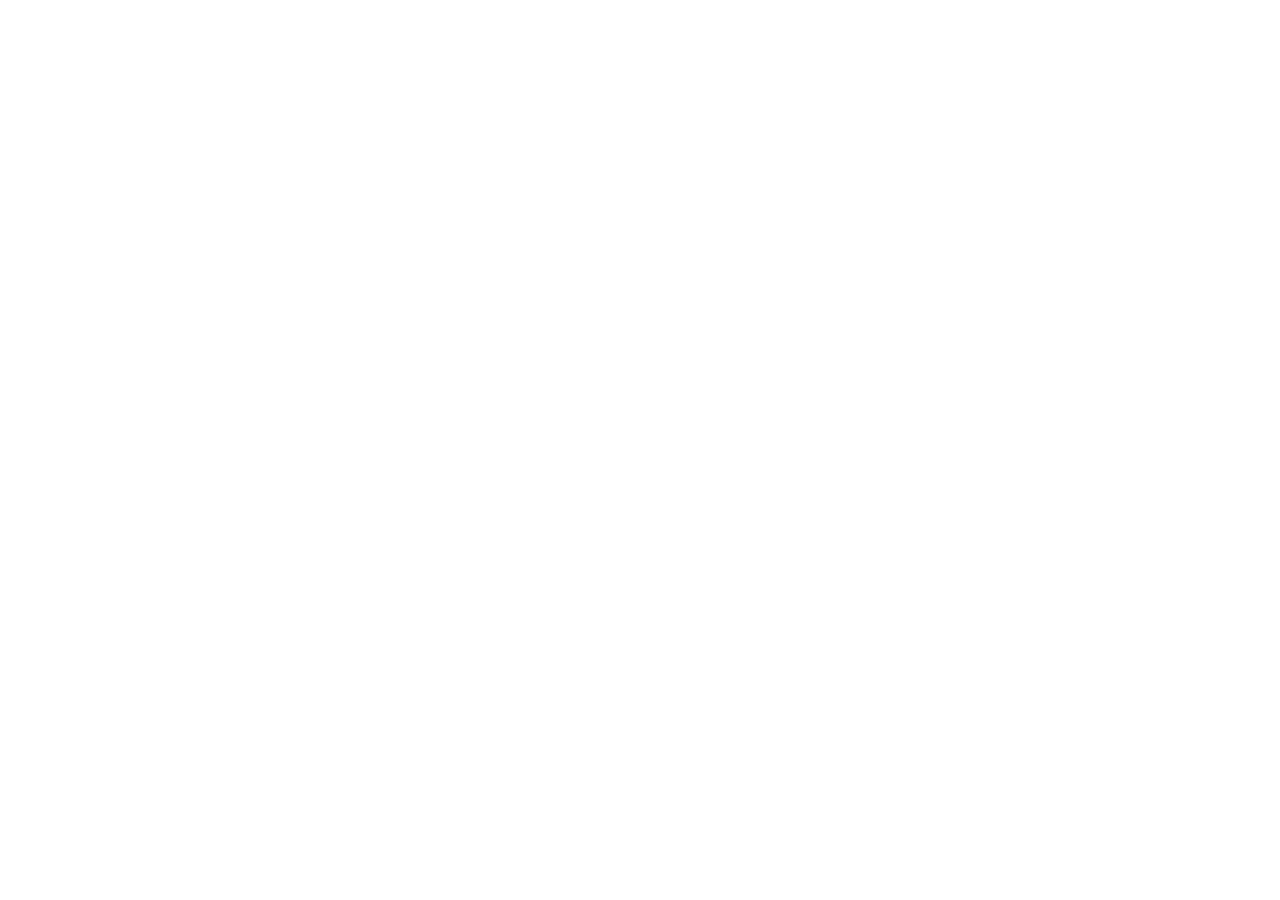
==== index.html @ 2f4dca65 "Init : création du dépôt, arborescence des fichiers et structure HTML de base" ====
<!DOCTYPE html>
<html lang="fr">
<head>
 <meta charset="UTF-8">
 <meta name="viewport" content="width=device-width, initial-scale=1.0">
 <title>AfriTalent — Accueil</title>
 <!-- Bootstrap 5 via CDN : feuille de style -->
 <link
href="https://cdn.jsdelivr.net/npm/bootstrap@5.3.0/dist/css/bootstrap.min.css"
rel="stylesheet">
 <!-- Votre feuille de style personnelle -->
 <link rel="stylesheet" href="css/style.css">
</head>
<body>
 <!-- Le contenu de la page sera ajoute ici -->
 <!-- Bootstrap 5 via CDN : script JavaScript -->
 <script
src="https://cdn.jsdelivr.net/npm/bootstrap@5.3.0/dist/js/bootstrap.bundle.min.js"
></script>
 <!-- Votre script JavaScript -->
 <script src="js/main.js"></script>
 </body>
</html>
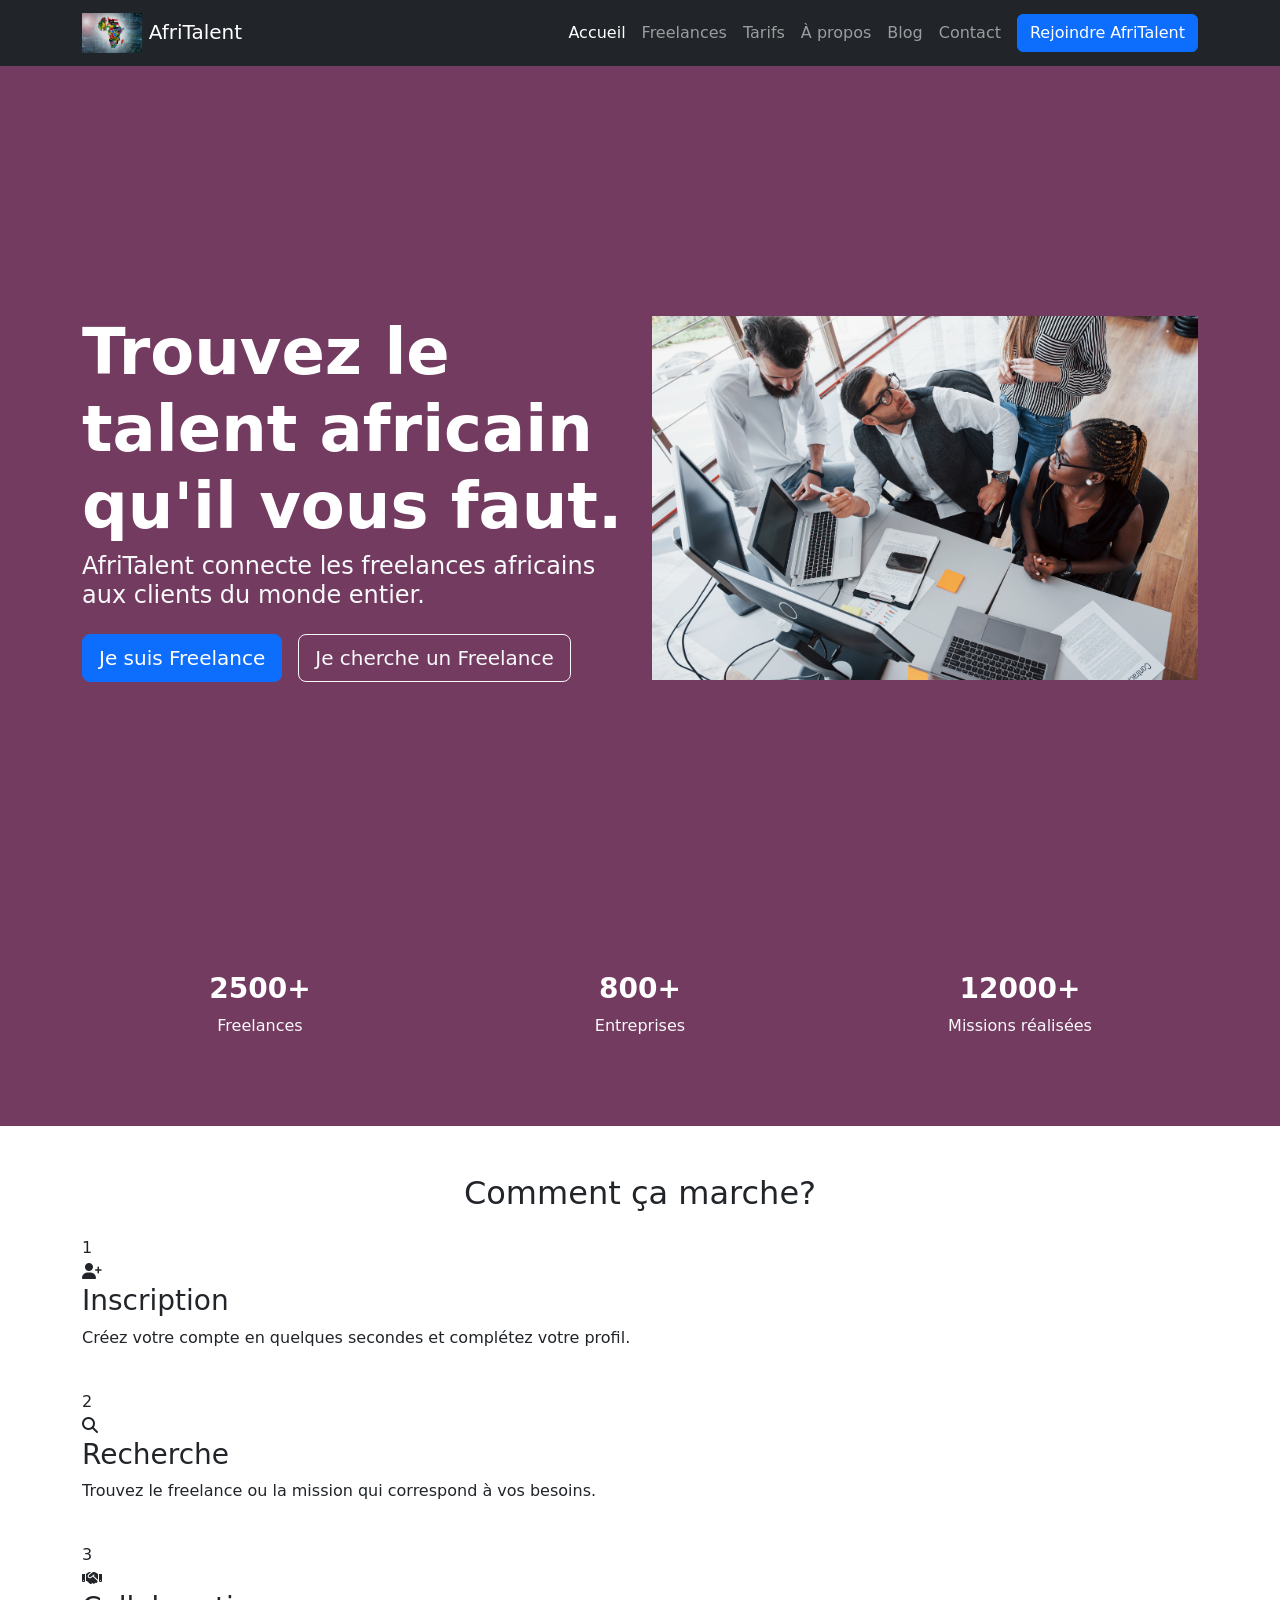
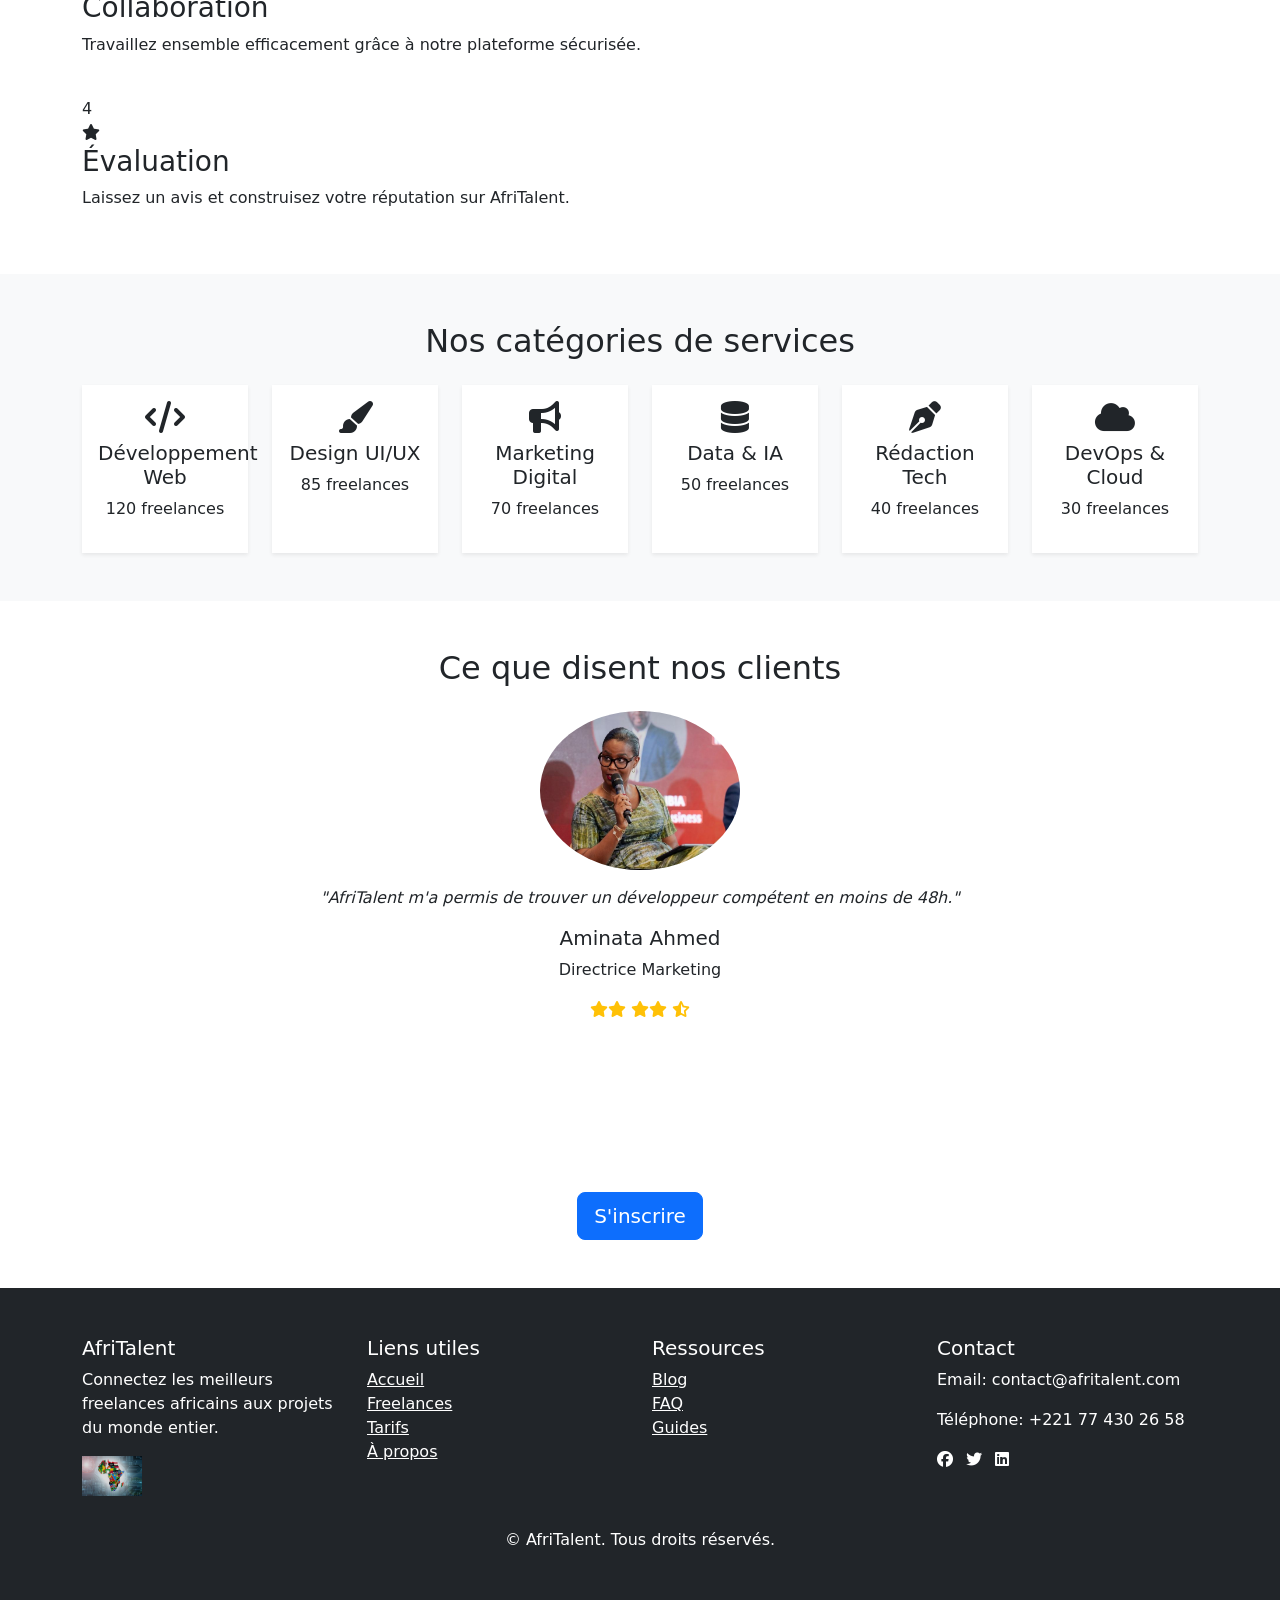
==== commit a63510e1: "HTML : structure complète des 5 pages avec sections et contenu texte" ====
--- a/index.html
+++ b/index.html
@@ -1,23 +1,367 @@
 <!DOCTYPE html>
 <html lang="fr">
 <head>
- <meta charset="UTF-8">
- <meta name="viewport" content="width=device-width, initial-scale=1.0">
- <title>AfriTalent — Accueil</title>
- <!-- Bootstrap 5 via CDN : feuille de style -->
- <link
-href="https://cdn.jsdelivr.net/npm/bootstrap@5.3.0/dist/css/bootstrap.min.css"
-rel="stylesheet">
- <!-- Votre feuille de style personnelle -->
- <link rel="stylesheet" href="css/style.css">
+    <meta charset="UTF-8">
+    <meta name="viewport" content="width=device-width, initial-scale=1.0">
+    <title>AfriTalent — Accueil</title>
+    <!-- Google Fonts -->
+    <link href="https://fonts.googleapis.com/css2?family=Roboto:wght@400;700&family=Poppins:wght@600;800&display=swap"
+        rel="stylesheet">
+    <!-- Bootstrap CSS -->
+    <link href="https://cdn.jsdelivr.net/npm/bootstrap@5.3.0/dist/css/bootstrap.min.css" rel="stylesheet">
+    <!-- Font Awesome -->
+    <link rel="stylesheet" href="https://cdnjs.cloudflare.com/ajax/libs/font-awesome/6.4.0/css/all.min.css">
+    <!-- Style CSS -->
+    <link rel="stylesheet" href="css/style.css">
 </head>
 <body>
- <!-- Le contenu de la page sera ajoute ici -->
- <!-- Bootstrap 5 via CDN : script JavaScript -->
- <script
-src="https://cdn.jsdelivr.net/npm/bootstrap@5.3.0/dist/js/bootstrap.bundle.min.js"
-></script>
- <!-- Votre script JavaScript -->
- <script src="js/main.js"></script>
- </body>
+    <!-- HEADER / NAVBAR -->
+    <header>
+        <nav class="navbar navbar-expand-lg navbar-dark bg-dark fixed-top">
+            <div class="container">
+                <a class="navbar-brand" href="index.html">
+                    <img src="images/logo-afritalent.png" alt="AfriTalent Logo" height="40">
+                    AfriTalent
+                </a>
+                <button class="navbar-toggler" type="button" data-bs-toggle="collapse" data-bs-target="#navMenu"
+                    aria-controls="navMenu" aria-expanded="false" aria-label="Toggle navigation">
+                    <span class="navbar-toggler-icon"></span>
+                </button>
+                <div class="collapse navbar-collapse" id="navMenu">
+                    <ul class="navbar-nav ms-auto align-items-lg-center">
+                        <li class="nav-item"><a class="nav-link active" href="index.html">Accueil</a></li>
+                        <li class="nav-item"><a class="nav-link" href="freelances.html">Freelances</a></li>
+                        <li class="nav-item"><a class="nav-link" href="tarifs.html">Tarifs</a></li>
+                        <li class="nav-item"><a class="nav-link" href="about.html">À propos</a></li>
+                        <li class="nav-item"><a class="nav-link" href="blog.html">Blog</a></li>
+                        <li class="nav-item"><a class="nav-link" href="contact.html">Contact</a></li>
+                        <li class="nav-item ms-2">
+                            <button type="button" class="btn btn-primary" data-bs-toggle="modal"
+                                data-bs-target="#inscriptionModal">
+                                Rejoindre AfriTalent
+                            </button>
+                        </li>
+                    </ul>
+                </div>
+            </div>
+        </nav>
+    </header>
+
+    <!-- MAIN CONTENT -->
+    <main>
+       <!-- HERO SECTION -->
+<section id="hero" class="hero-section py-5" style="background-color: rgb(116, 59, 97);">
+
+    <div class="container">
+
+        <div class="row align-items-center min-vh-100">
+
+            <div class="col-lg-6 text-white">
+
+                <h1 class="display-3 fw-bold">
+                    Trouvez le talent africain qu'il vous faut.
+                </h1>
+
+                <h2 class="lead fs-4 mb-4 text-light">
+                    AfriTalent connecte les freelances africains
+                    aux clients du monde entier.
+                </h2>
+
+                <div class="d-flex flex-wrap gap-3">
+
+                    <a href="freelances.html" class="btn btn-lg btn-primary">
+                        Je suis Freelance
+                    </a>
+
+                    <a href="freelances.html" class="btn btn-lg btn-outline-light">
+                        Je cherche un Freelance
+                    </a>
+
+                </div>
+
+            </div>
+
+            <div class="col-lg-6 text-center">
+
+                <img src="images/hero-image.jpg"
+                     alt="Freelance africain"
+                     class="img-fluid">
+
+            </div>
+
+        </div>
+
+        <div class="row text-center text-white py-4" id="stats">
+
+            <div class="col-md-4">
+                <h3 class="fw-bold">
+                    <span class="counter" data-target="2500">2500</span>+
+                </h3>
+                <p class="text-light">Freelances</p>
+            </div>
+
+            <div class="col-md-4">
+                <h3 class="fw-bold">
+                    <span class="counter" data-target="800">800</span>+
+                </h3>
+                <p class="text-light">Entreprises</p>
+            </div>
+
+            <div class="col-md-4">
+                <h3 class="fw-bold">
+                    <span class="counter" data-target="12000">12000</span>+
+                </h3>
+                <p class="text-light">Missions réalisées</p>
+            </div>
+
+        </div>
+
+    </div>
+
+</section>
+
+        <!-- COMMENT ÇA MARCHE -->
+        <section id="coment-ca-marche" class="py-5">
+            <div class="container">
+                <h2 class="text-center mb-4">Comment ça marche?</h2>
+                <div class="bento-grid d-grid gap-4">
+                    <div class="bento-card item-1">
+                        <div class="step-number">1</div>
+                        <i class="fa-solid fa-user-plus "></i>
+                        <h3>Inscription</h3>
+                        <p>Créez votre compte en quelques secondes et complétez votre profil.</p>
+                    </div>
+                    <div class="bento-card item-2">
+                        <div class="step-number">2</div>
+                        <i class="fa-solid fa-magnifying-glass "></i>
+                        <h3>Recherche</h3>
+                        <p>Trouvez le freelance ou la mission qui correspond à vos besoins.</p>
+                    </div>
+                    <div class="bento-card item-3">
+                        <div class="step-number">3</div>
+                        <i class="fa-solid fa-handshake "></i>
+                        <h3>Collaboration</h3>
+                        <p>Travaillez ensemble efficacement grâce à notre plateforme sécurisée.</p>
+                    </div>
+                    <div class="bento-card item-4">
+                        <div class="step-number">4</div>
+                        <i class="fa-solid fa-star "></i>
+                        <h3>Évaluation</h3>
+                        <p>Laissez un avis et construisez votre réputation sur AfriTalent.</p>
+                    </div>
+                </div>
+            </div>
+        </section>
+
+        <!-- CATÉGORIES DE SERVICES -->
+        <section id="services-categories" class="py-5 bg-light">
+            <div class="container">
+                <h2 class="text-center mb-4">Nos catégories de services</h2>
+                <div class="row g-4 text-center">
+                    <div class="col-12 col-md-6 col-lg-2">
+                        <div class="service-card p-3 bg-white shadow-sm h-100 hover-effect">
+                            <i class="fa-solid fa-code fa-2x mb-2"></i>
+                            <h5>Développement Web</h5>
+                            <p>120 freelances</p>
+                        </div>
+                    </div>
+                    <div class="col-12 col-md-6 col-lg-2">
+                        <div class="service-card p-3 bg-white shadow-sm h-100 hover-effect">
+                            <i class="fa-solid fa-paint-brush fa-2x mb-2"></i>
+                            <h5>Design UI/UX</h5>
+                            <p>85 freelances</p>
+                        </div>
+                    </div>
+                    <div class="col-12 col-md-6 col-lg-2">
+                        <div class="service-card p-3 bg-white shadow-sm h-100 hover-effect">
+                            <i class="fa-solid fa-bullhorn fa-2x mb-2"></i>
+                            <h5>Marketing Digital</h5>
+                            <p>70 freelances</p>
+                        </div>
+                    </div>
+                    <div class="col-12 col-md-6 col-lg-2">
+                        <div class="service-card p-3 bg-white shadow-sm h-100 hover-effect">
+                            <i class="fa-solid fa-database fa-2x mb-2"></i>
+                            <h5>Data & IA</h5>
+                            <p>50 freelances</p>
+                        </div>
+                    </div>
+                    <div class="col-12 col-md-6 col-lg-2">
+                        <div class="service-card p-3 bg-white shadow-sm h-100 hover-effect">
+                            <i class="fa-solid fa-pen-nib fa-2x mb-2"></i>
+                            <h5>Rédaction Tech</h5>
+                            <p>40 freelances</p>
+                        </div>
+                    </div>
+                    <div class="col-12 col-md-6 col-lg-2">
+                        <div class="service-card p-3 bg-white shadow-sm h-100 hover-effect">
+                            <i class="fa-solid fa-cloud fa-2x mb-2"></i>
+                            <h5>DevOps & Cloud</h5>
+                            <p>30 freelances</p>
+                        </div>
+                    </div>
+                </div>
+            </div>
+        </section>
+
+        <!-- TÉMOIGNAGES -->
+        <section id="testimonials" class="py-5">
+            <div class="container">
+                <h2 class="text-center mb-4">Ce que disent nos clients</h2>
+                <div id="testimonialCarousel" class="carousel slide" data-bs-ride="carousel">
+                    <div class="carousel-inner text-center">
+                        <div class="carousel-item active">
+                            <img src="images/directrice.jpg" class="rounded-circle mb-3" width="200" alt="Client 1">
+                            <p class="fst-italic">"AfriTalent m'a permis de trouver un développeur compétent en moins de
+                                48h."</p>
+                            <h5>Aminata Ahmed</h5>
+                            <p>Directrice Marketing</p>
+                            <div class="text-warning">
+                                <i class="fa-solid fa-star"></i><i class="fa-solid fa-star"></i>
+                                <i class="fa-solid fa-star"></i><i class="fa-solid fa-star"></i>
+                                <i class="fa-solid fa-star-half-stroke"></i>
+                            </div>
+                        </div>
+                        <div class="carousel-item">
+                            <img src="images/chef_projet.jpg" class="rounded-circle mb-3" width="200" alt="Client 2">
+                            <p class="fst-italic">"Plateforme intuitive et support réactif. Très satisfait !"</p>
+                            <h5>Nassim Said</h5>
+                            <p>Chef de projet</p>
+                            <div class="text-warning">
+                                <i class="fa-solid fa-star"></i><i class="fa-solid fa-star"></i>
+                                <i class="fa-solid fa-star"></i><i class="fa-solid fa-star"></i>
+                                <i class="fa-solid fa-star"></i>
+                            </div>
+                        </div>
+                        <div class="carousel-item">
+                            <img src="images/entrepreneuse.jpg" class="rounded-circle mb-3" width="200" alt="Client 3">
+                            <p class="fst-italic">"Grande variété de talents disponibles, je recommande vivement."</p>
+                            <h5>Mariama Traoré</h5>
+                            <p>Entrepreneuse</p>
+                            <div class="text-warning">
+                                <i class="fa-solid fa-star"></i><i class="fa-solid fa-star"></i>
+                                <i class="fa-solid fa-star"></i><i class="fa-solid fa-star-half-stroke"></i>
+                                <i class="fa-regular fa-star"></i>
+                            </div>
+                        </div>
+                        <div class="carousel-item">
+                            <img src="images/rh.jpg" class="rounded-circle mb-3" width="200" alt="Client 4">
+                            <p class="fst-italic">"Plateforme très intuitive, le freelance que j’ai trouvé a surpassé
+                                toutes mes attentes !"</p>
+                            <h5>Fatou Sow</h5>
+                            <p>Responsable RH</p>
+                            <div class="text-warning">
+                                <i class="fa-solid fa-star"></i><i class="fa-solid fa-star"></i>
+                                <i class="fa-solid fa-star"></i><i class="fa-solid fa-star"></i>
+                                <i class="fa-solid fa-star-half-stroke"></i>
+                            </div>
+                        </div>
+                    </div>
+                    <button class="carousel-control-prev" type="button" data-bs-target="#testimonialCarousel"
+                        data-bs-slide="prev">
+                        <span class="carousel-control-prev-icon" aria-hidden="true"></span>
+                        <span class="visually-hidden">Précédent</span>
+                    </button>
+                    <button class="carousel-control-next" type="button" data-bs-target="#testimonialCarousel"
+                        data-bs-slide="next">
+                        <span class="carousel-control-next-icon" aria-hidden="true"></span>
+                        <span class="visually-hidden">Suivant</span>
+                    </button>
+                </div>
+            </div>
+        </section>
+
+        <!-- APPEL À L'ACTION -->
+        <section id="cta" class="py-5 text-center text-white position-relative">
+            <div class="container position-relative">
+                <h2 class="display-5 fw-bold mb-3">Rejoignez AfriTalent dès aujourd'hui !</h2>
+                <button type="button" class="btn btn-lg btn-primary" data-bs-toggle="modal"
+                    data-bs-target="#inscriptionModal">
+                    S'inscrire
+                </button>
+            </div>
+        </section>
+    </main>
+
+    <!-- FOOTER -->
+    <footer class="bg-dark text-white py-5">
+        <div class="container">
+            <div class="row">
+                <div class="col-md-3 mb-3">
+                    <h5>AfriTalent</h5>
+                    <p>Connectez les meilleurs freelances africains aux projets du monde entier.</p>
+                    <img src="images/logo-afritalent.png" alt="Logo AfriTalent" height="40">
+                </div>
+                <div class="col-md-3 mb-3">
+                    <h5>Liens utiles</h5>
+                    <ul class="list-unstyled">
+                        <li><a href="index.html" class="text-white">Accueil</a></li>
+                        <li><a href="freelances.html" class="text-white">Freelances</a></li>
+                        <li><a href="tarifs.html" class="text-white">Tarifs</a></li>
+                        <li><a href="about.html" class="text-white">À propos</a></li>
+                    </ul>
+                </div>
+                <div class="col-md-3 mb-3">
+                    <h5>Ressources</h5>
+                    <ul class="list-unstyled">
+                        <li><a href="#" class="text-white">Blog</a></li>
+                        <li><a href="#" class="text-white">FAQ</a></li>
+                        <li><a href="#" class="text-white">Guides</a></li>
+                    </ul>
+                </div>
+                <div class="col-md-3 mb-3">
+                    <h5>Contact</h5>
+                    <p>Email: contact@afritalent.com</p>
+                    <p>Téléphone: +221 77 430 26 58</p>
+                    <div>
+                        <a href="#" class="text-white me-2"><i class="fab fa-facebook"></i></a>
+                        <a href="#" class="text-white me-2"><i class="fab fa-twitter"></i></a>
+                        <a href="#" class="text-white me-2"><i class="fab fa-linkedin"></i></a>
+                    </div>
+                </div>
+            </div>
+            <div class="text-center mt-3">
+                <p>&copy; <span id="year"></span> AfriTalent. Tous droits réservés.</p>
+            </div>
+        </div>
+    </footer>
+
+    <!-- MODAL INSCRIPTION -->
+    <div class="modal fade" id="inscriptionModal" tabindex="-1" aria-labelledby="inscriptionModalLabel"
+        aria-hidden="true">
+        <div class="modal-dialog modal-dialog-centered">
+            <div class="modal-content">
+                <div class="modal-header">
+                    <h5 class="modal-title" id="inscriptionModalLabel">Inscription AfriTalent</h5>
+                    <button type="button" class="btn-close" data-bs-dismiss="modal" aria-label="Fermer"></button>
+                </div>
+                <div class="modal-body">
+                    <form id="inscriptionForm">
+                        <div class="mb-3">
+                            <label for="prenom" class="form-label">Prénom</label>
+                            <input type="text" class="form-control" id="prenom" required>
+                        </div>
+                        <div class="mb-3">
+                            <label for="nom" class="form-label">Nom</label>
+                            <input type="text" class="form-control" id="nom" required>
+                        </div>
+                        <div class="mb-3">
+                            <label for="email" class="form-label">Email</label>
+                            <input type="email" class="form-control" id="email" required>
+                        </div>
+                        <div class="mb-3">
+                            <label for="motdepasse" class="form-label">Mot de passe</label>
+                            <input type="password" class="form-control" id="motdepasse" required>
+                        </div>
+                        <button type="submit" class="btn btn-primary w-100">S'inscrire</button>
+                    </form>
+                </div>
+            </div>
+        </div>
+    </div>
+
+    <!-- Scripts Bootstrap & JS -->
+    <script src="https://cdn.jsdelivr.net/npm/bootstrap@5.3.0/dist/js/bootstrap.bundle.min.js"></script>
+
+</body>
 </html>
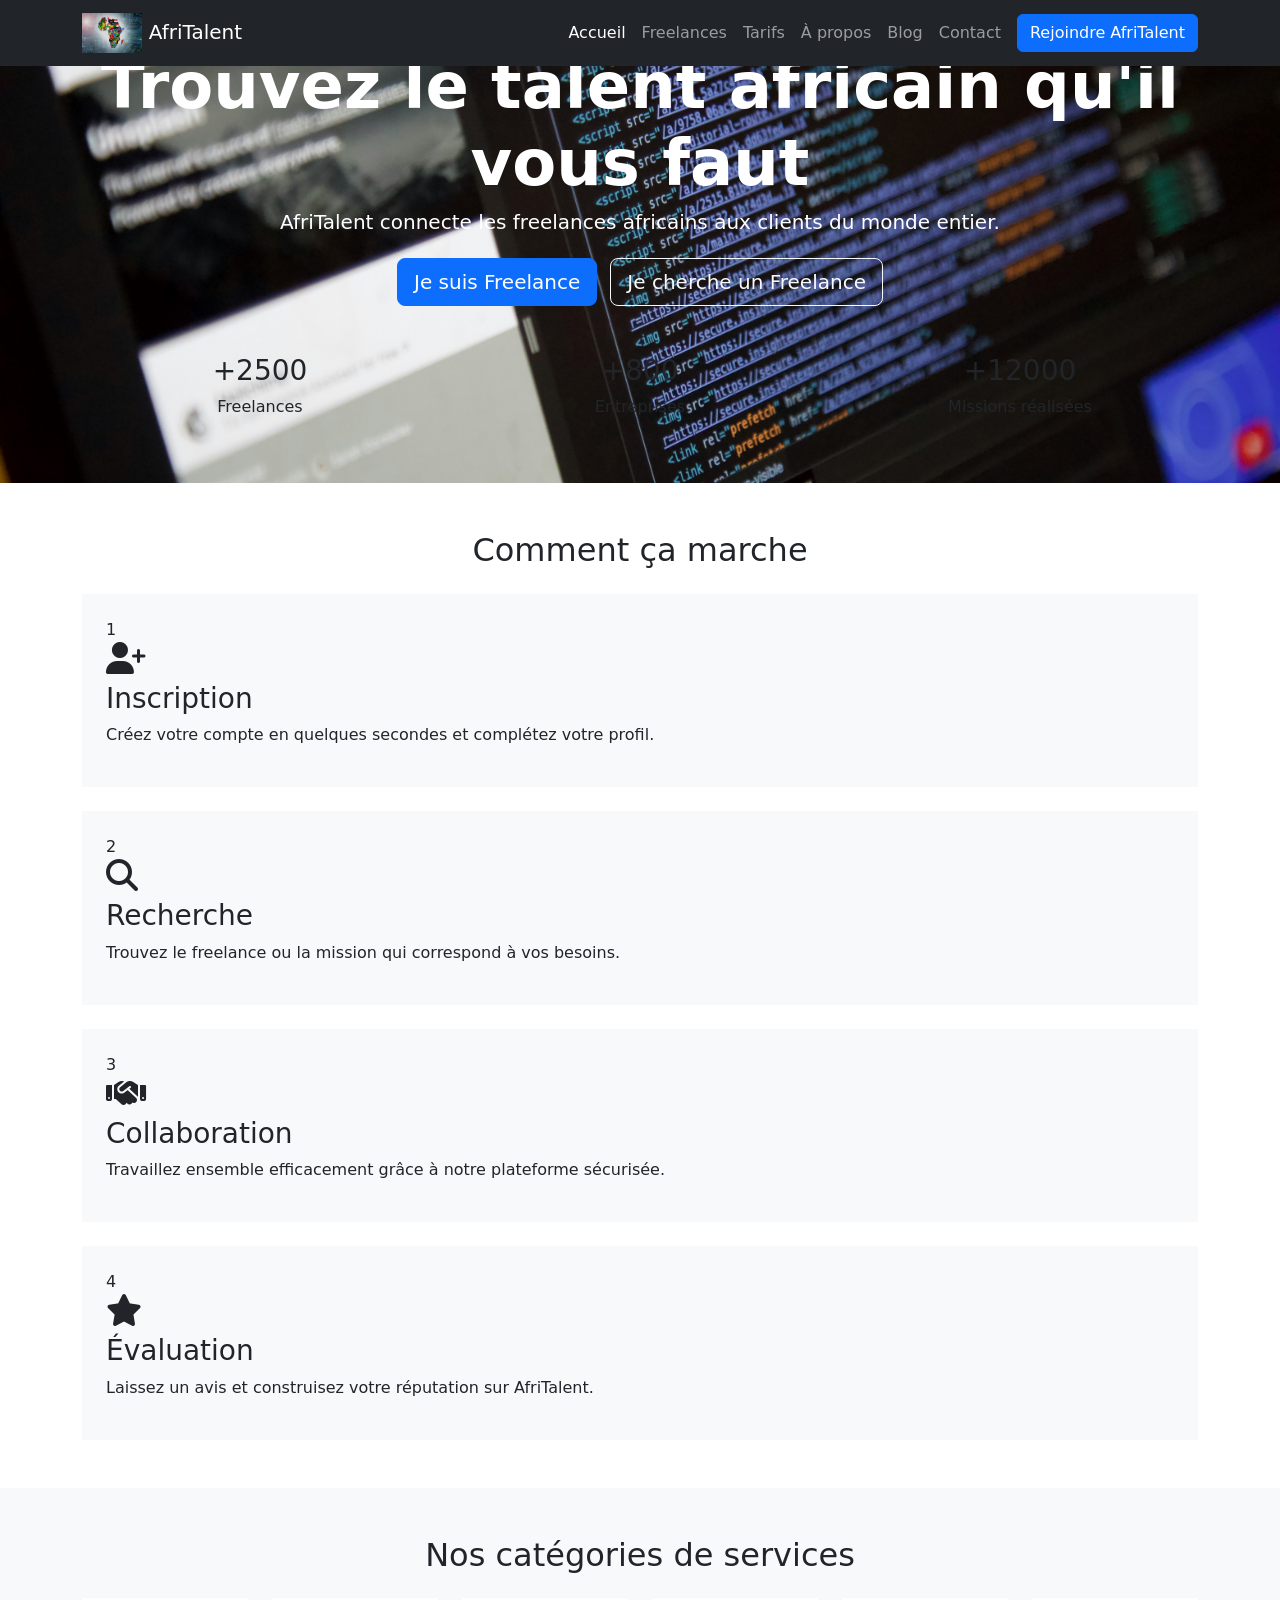
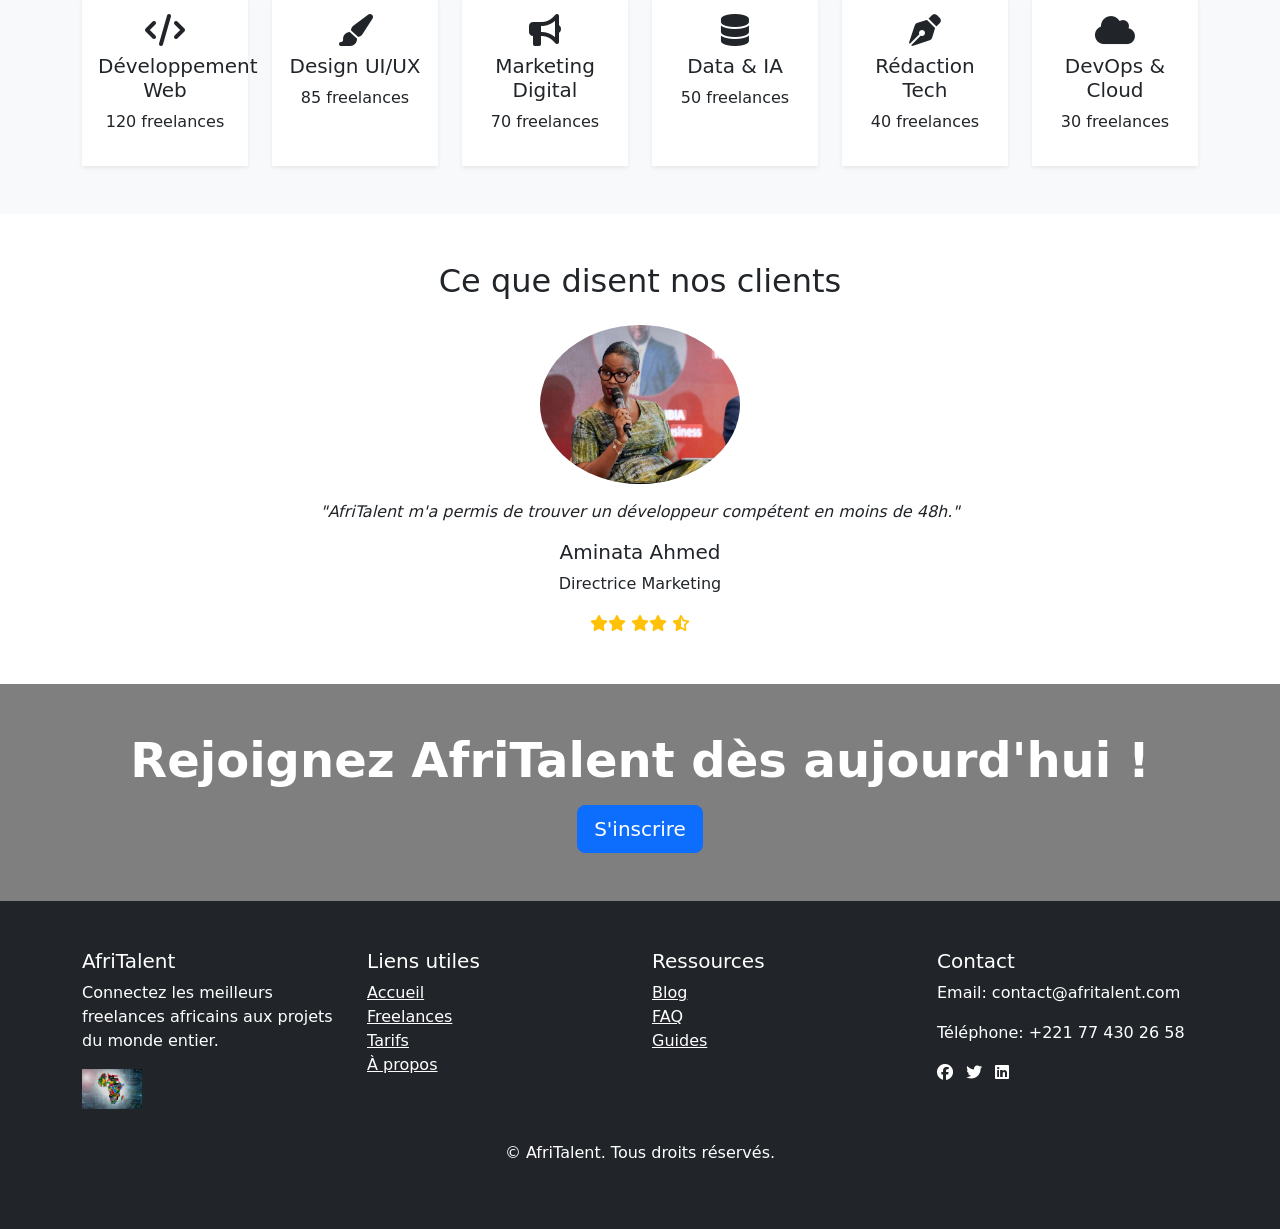
==== commit ad42eb25: "HTML : structure complète des 5 pages avec sections et conten texte" ====
--- a/index.html
+++ b/index.html
@@ -49,103 +49,57 @@
 
     <!-- MAIN CONTENT -->
     <main>
-       <!-- HERO SECTION -->
-<section id="hero" class="hero-section py-5" style="background-color: rgb(116, 59, 97);">
-
-    <div class="container">
-
-        <div class="row align-items-center min-vh-100">
-
-            <div class="col-lg-6 text-white">
-
-                <h1 class="display-3 fw-bold">
-                    Trouvez le talent africain qu'il vous faut.
-                </h1>
-
-                <h2 class="lead fs-4 mb-4 text-light">
-                    AfriTalent connecte les freelances africains
-                    aux clients du monde entier.
-                </h2>
-
-                <div class="d-flex flex-wrap gap-3">
-
-                    <a href="freelances.html" class="btn btn-lg btn-primary">
-                        Je suis Freelance
-                    </a>
-
-                    <a href="freelances.html" class="btn btn-lg btn-outline-light">
-                        Je cherche un Freelance
-                    </a>
-
-                </div>
-
-            </div>
-
-            <div class="col-lg-6 text-center">
-
-                <img src="images/hero-image.jpg"
-                     alt="Freelance africain"
-                     class="img-fluid">
-
-            </div>
-
-        </div>
-
-        <div class="row text-center text-white py-4" id="stats">
-
-            <div class="col-md-4">
-                <h3 class="fw-bold">
-                    <span class="counter" data-target="2500">2500</span>+
-                </h3>
-                <p class="text-light">Freelances</p>
-            </div>
-
-            <div class="col-md-4">
-                <h3 class="fw-bold">
-                    <span class="counter" data-target="800">800</span>+
-                </h3>
-                <p class="text-light">Entreprises</p>
-            </div>
-
-            <div class="col-md-4">
-                <h3 class="fw-bold">
-                    <span class="counter" data-target="12000">12000</span>+
-                </h3>
-                <p class="text-light">Missions réalisées</p>
-            </div>
-
-        </div>
-
-    </div>
-
-</section>
+        <!-- HERO SECTION -->
+        <section id="hero" class="text-center py-5"
+            style="background: url('images/hero-bg.jpg') center/cover no-repeat;">
+            <div class="container text-white">
+                <h1 class="display-3 fw-bold">Trouvez le talent africain qu'il vous faut</h1>
+                <h2 class="lead mb-4">AfriTalent connecte les freelances africains aux clients du monde entier.</h2>
+                <a href="freelances.html" class="btn btn-lg btn-primary me-2">Je suis Freelance</a>
+                <a href="freelances.html" class="btn btn-lg btn-outline-light">Je cherche un Freelance</a>
+                <div class="row mt-5 text-center text-dark" id="stats">
+                    <div class="col-md-4">
+                        <h3><span class="counter" data-target="2500">+</span>2500</h3>
+                        <p>Freelances</p>
+                    </div>
+                    <div class="col-md-4">
+                        <h3><span class="counter" data-target="800">+</span>800</h3>
+                        <p>Entreprises</p>
+                    </div>
+                    <div class="col-md-4">
+                        <h3><span class="counter" data-target="12000">+</span>12000</h3>
+                        <p>Missions réalisées</p>
+                    </div>
+                </div>
+            </div>
+        </section>
 
         <!-- COMMENT ÇA MARCHE -->
-        <section id="coment-ca-marche" class="py-5">
+        <section id="how-it-works" class="py-5">
             <div class="container">
-                <h2 class="text-center mb-4">Comment ça marche?</h2>
+                <h2 class="text-center mb-4">Comment ça marche</h2>
                 <div class="bento-grid d-grid gap-4">
-                    <div class="bento-card item-1">
+                    <div class="step-card p-4 bg-light">
                         <div class="step-number">1</div>
-                        <i class="fa-solid fa-user-plus "></i>
+                        <i class="fa-solid fa-user-plus fa-2x mb-2"></i>
                         <h3>Inscription</h3>
                         <p>Créez votre compte en quelques secondes et complétez votre profil.</p>
                     </div>
-                    <div class="bento-card item-2">
+                    <div class="step-card p-4 bg-light">
                         <div class="step-number">2</div>
-                        <i class="fa-solid fa-magnifying-glass "></i>
+                        <i class="fa-solid fa-magnifying-glass fa-2x mb-2"></i>
                         <h3>Recherche</h3>
                         <p>Trouvez le freelance ou la mission qui correspond à vos besoins.</p>
                     </div>
-                    <div class="bento-card item-3">
+                    <div class="step-card p-4 bg-light">
                         <div class="step-number">3</div>
-                        <i class="fa-solid fa-handshake "></i>
+                        <i class="fa-solid fa-handshake fa-2x mb-2"></i>
                         <h3>Collaboration</h3>
                         <p>Travaillez ensemble efficacement grâce à notre plateforme sécurisée.</p>
                     </div>
-                    <div class="bento-card item-4">
+                    <div class="step-card p-4 bg-light">
                         <div class="step-number">4</div>
-                        <i class="fa-solid fa-star "></i>
+                        <i class="fa-solid fa-star fa-2x mb-2"></i>
                         <h3>Évaluation</h3>
                         <p>Laissez un avis et construisez votre réputation sur AfriTalent.</p>
                     </div>
@@ -158,42 +112,42 @@
             <div class="container">
                 <h2 class="text-center mb-4">Nos catégories de services</h2>
                 <div class="row g-4 text-center">
-                    <div class="col-12 col-md-6 col-lg-2">
+                    <div class="col-12 col-sm-6 col-md-4 col-lg-2">
                         <div class="service-card p-3 bg-white shadow-sm h-100 hover-effect">
                             <i class="fa-solid fa-code fa-2x mb-2"></i>
                             <h5>Développement Web</h5>
                             <p>120 freelances</p>
                         </div>
                     </div>
-                    <div class="col-12 col-md-6 col-lg-2">
+                    <div class="col-12 col-sm-6 col-md-4 col-lg-2">
                         <div class="service-card p-3 bg-white shadow-sm h-100 hover-effect">
                             <i class="fa-solid fa-paint-brush fa-2x mb-2"></i>
                             <h5>Design UI/UX</h5>
                             <p>85 freelances</p>
                         </div>
                     </div>
-                    <div class="col-12 col-md-6 col-lg-2">
+                    <div class="col-12 col-sm-6 col-md-4 col-lg-2">
                         <div class="service-card p-3 bg-white shadow-sm h-100 hover-effect">
                             <i class="fa-solid fa-bullhorn fa-2x mb-2"></i>
                             <h5>Marketing Digital</h5>
                             <p>70 freelances</p>
                         </div>
                     </div>
-                    <div class="col-12 col-md-6 col-lg-2">
+                    <div class="col-12 col-sm-6 col-md-4 col-lg-2">
                         <div class="service-card p-3 bg-white shadow-sm h-100 hover-effect">
                             <i class="fa-solid fa-database fa-2x mb-2"></i>
                             <h5>Data & IA</h5>
                             <p>50 freelances</p>
                         </div>
                     </div>
-                    <div class="col-12 col-md-6 col-lg-2">
+                    <div class="col-12 col-sm-6 col-md-4 col-lg-2">
                         <div class="service-card p-3 bg-white shadow-sm h-100 hover-effect">
                             <i class="fa-solid fa-pen-nib fa-2x mb-2"></i>
                             <h5>Rédaction Tech</h5>
                             <p>40 freelances</p>
                         </div>
                     </div>
-                    <div class="col-12 col-md-6 col-lg-2">
+                    <div class="col-12 col-sm-6 col-md-4 col-lg-2">
                         <div class="service-card p-3 bg-white shadow-sm h-100 hover-effect">
                             <i class="fa-solid fa-cloud fa-2x mb-2"></i>
                             <h5>DevOps & Cloud</h5>
@@ -272,7 +226,10 @@
         </section>
 
         <!-- APPEL À L'ACTION -->
-        <section id="cta" class="py-5 text-center text-white position-relative">
+        <section id="cta" class="py-5 text-center text-white position-relative"
+            style="background: url('images/cta-bg.jpg') center/cover no-repeat;">
+            <div class="overlay position-absolute top-0 start-0 w-100 h-100" style="background-color: rgba(0,0,0,0.5);">
+            </div>
             <div class="container position-relative">
                 <h2 class="display-5 fw-bold mb-3">Rejoignez AfriTalent dès aujourd'hui !</h2>
                 <button type="button" class="btn btn-lg btn-primary" data-bs-toggle="modal"
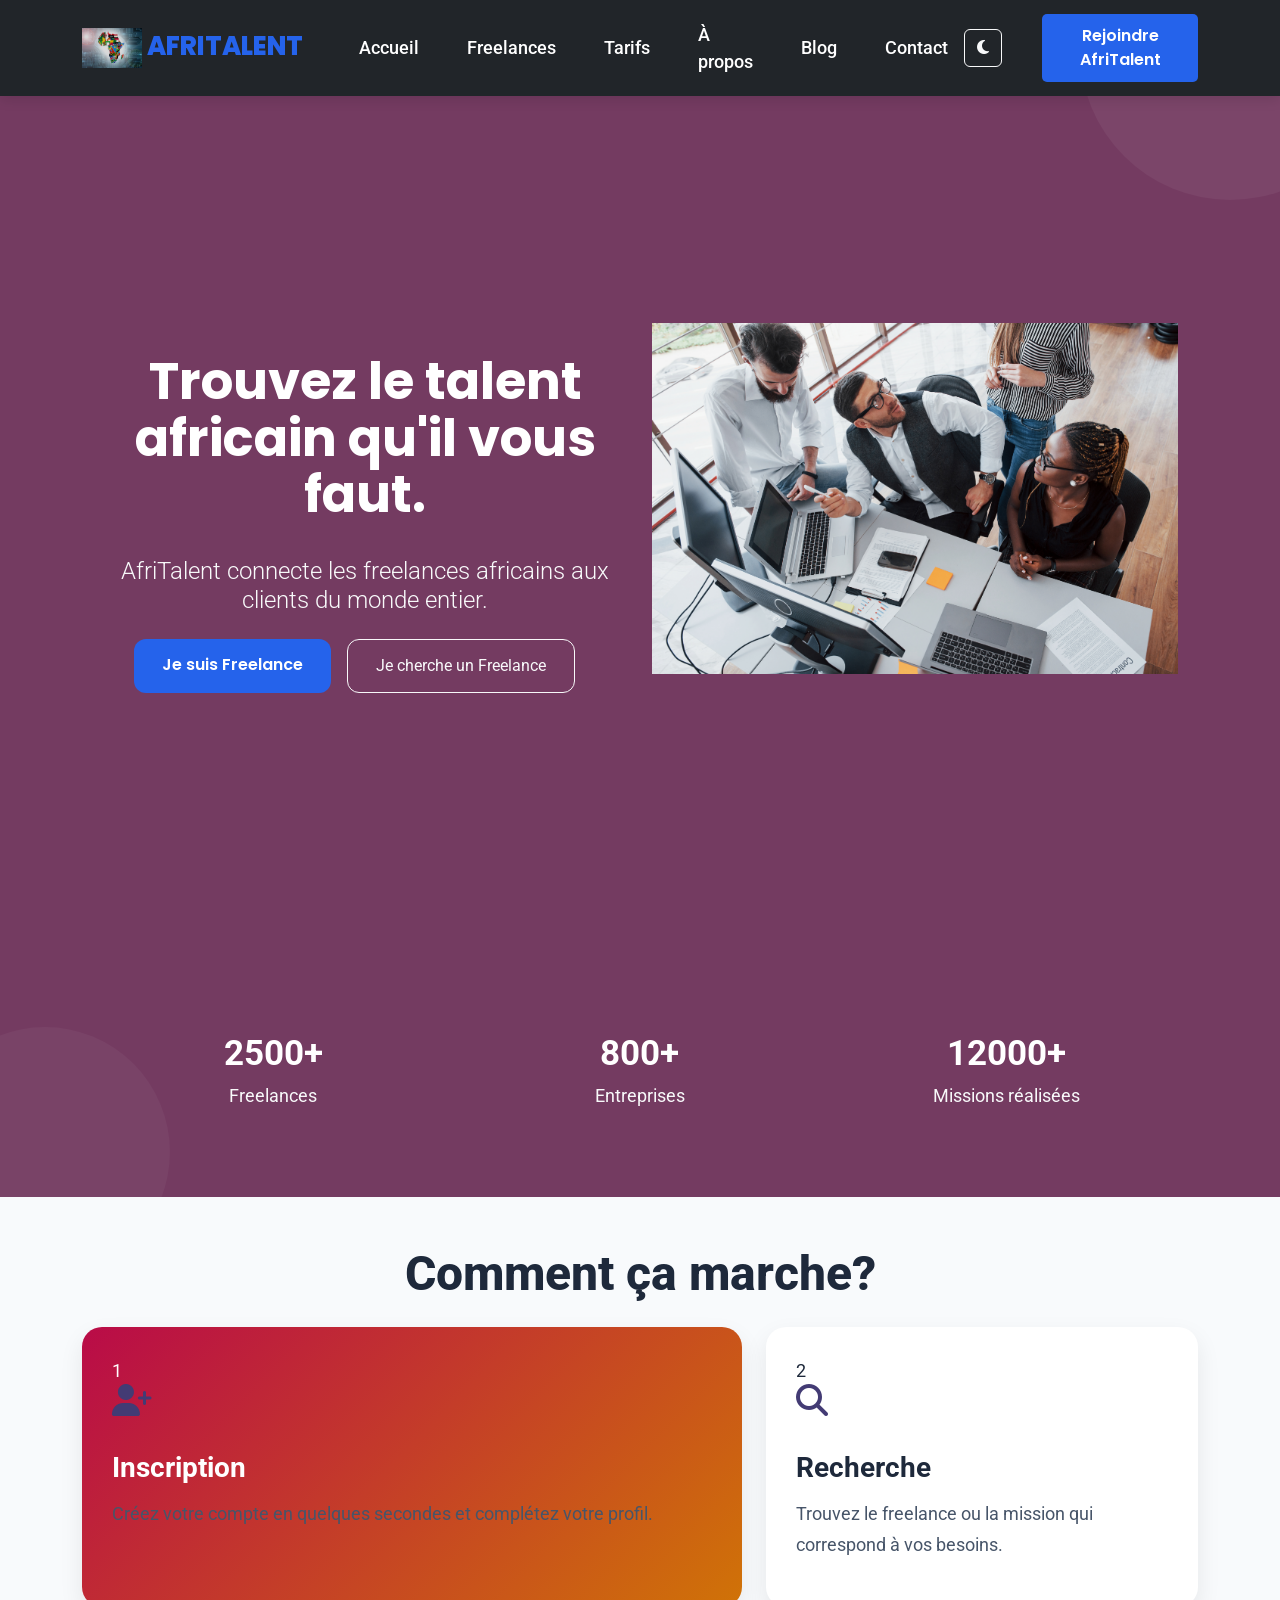
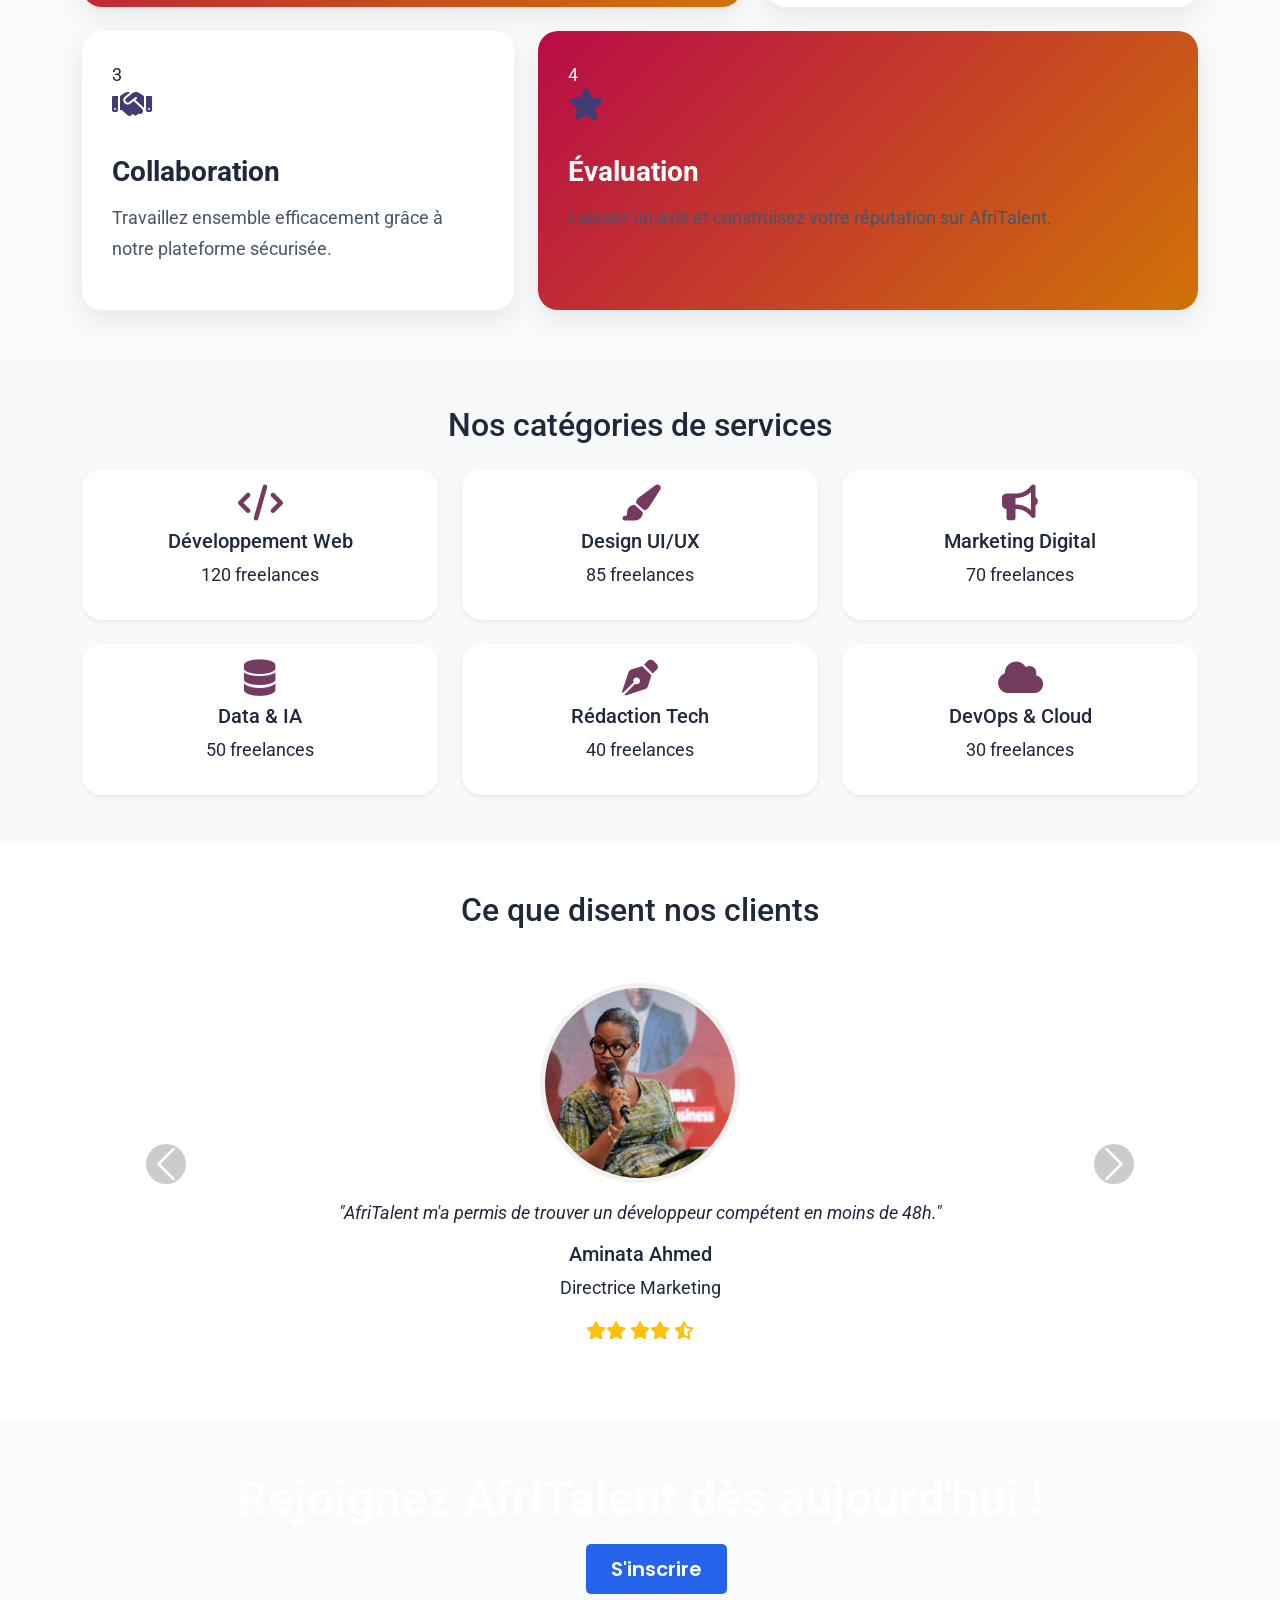
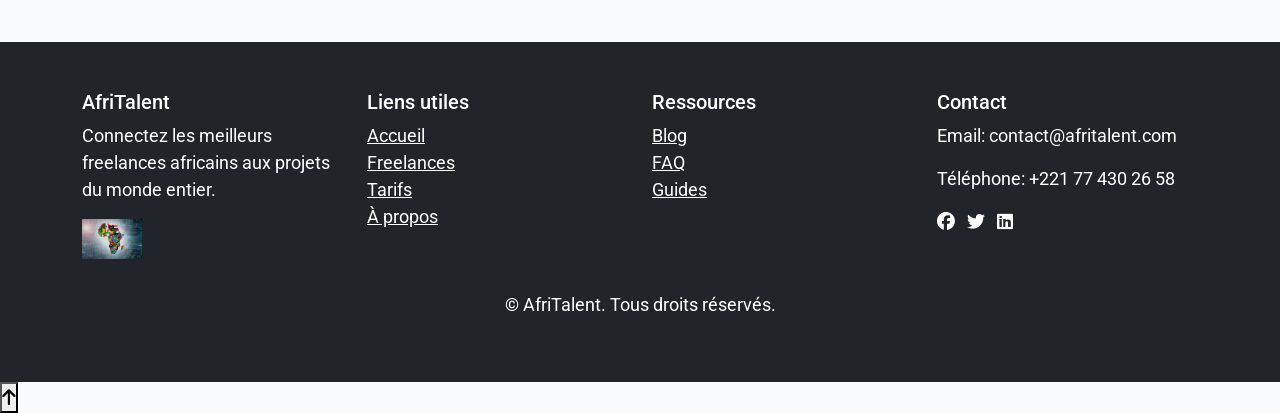
==== commit 4ed655eb: "Ajout responsive, dark mode et animations navbar" ====
--- a/index.html
+++ b/index.html
@@ -35,12 +35,18 @@
                         <li class="nav-item"><a class="nav-link" href="about.html">À propos</a></li>
                         <li class="nav-item"><a class="nav-link" href="blog.html">Blog</a></li>
                         <li class="nav-item"><a class="nav-link" href="contact.html">Contact</a></li>
-                        <li class="nav-item ms-2">
+                    <li class="nav-item ms-2">
+                            <button id="theme-toggle" class="btn btn-outline-light">
+                                <i class="fa-solid fa-moon"></i>
+                            </button>
+                    </li> 
+
+                    <li class="nav-item ms-2">
                             <button type="button" class="btn btn-primary" data-bs-toggle="modal"
                                 data-bs-target="#inscriptionModal">
                                 Rejoindre AfriTalent
                             </button>
-                        </li>
+                    </li>
                     </ul>
                 </div>
             </div>
@@ -49,57 +55,103 @@
 
     <!-- MAIN CONTENT -->
     <main>
-        <!-- HERO SECTION -->
-        <section id="hero" class="text-center py-5"
-            style="background: url('images/hero-bg.jpg') center/cover no-repeat;">
-            <div class="container text-white">
-                <h1 class="display-3 fw-bold">Trouvez le talent africain qu'il vous faut</h1>
-                <h2 class="lead mb-4">AfriTalent connecte les freelances africains aux clients du monde entier.</h2>
-                <a href="freelances.html" class="btn btn-lg btn-primary me-2">Je suis Freelance</a>
-                <a href="freelances.html" class="btn btn-lg btn-outline-light">Je cherche un Freelance</a>
-                <div class="row mt-5 text-center text-dark" id="stats">
-                    <div class="col-md-4">
-                        <h3><span class="counter" data-target="2500">+</span>2500</h3>
-                        <p>Freelances</p>
-                    </div>
-                    <div class="col-md-4">
-                        <h3><span class="counter" data-target="800">+</span>800</h3>
-                        <p>Entreprises</p>
-                    </div>
-                    <div class="col-md-4">
-                        <h3><span class="counter" data-target="12000">+</span>12000</h3>
-                        <p>Missions réalisées</p>
-                    </div>
-                </div>
-            </div>
-        </section>
+       <!-- HERO SECTION -->
+<section id="hero" class="hero-section py-5" style="background-color: rgb(116, 59, 97);">
+
+    <div class="container">
+
+        <div class="row align-items-center min-vh-100">
+
+            <div class="col-lg-6 text-white">
+
+                <h1 class="display-3 fw-bold">
+                    Trouvez le talent africain qu'il vous faut.
+                </h1>
+
+                <h2 class="lead fs-4 mb-4 text-light">
+                    AfriTalent connecte les freelances africains
+                    aux clients du monde entier.
+                </h2>
+
+                <div class="d-flex flex-wrap gap-3">
+
+                    <a href="freelances.html" class="btn btn-primary">
+                        Je suis Freelance
+                    </a>
+
+                    <a href="freelances.html" class="btn btn-outline-light">
+                        Je cherche un Freelance
+                    </a>
+
+                </div>
+
+            </div>
+
+            <div class="col-lg-6 text-center">
+
+                <img src="images/hero-image.jpg"
+                     alt="Freelance africain"
+                     class="img-fluid">
+
+            </div>
+
+        </div>
+
+        <div class="row text-center text-white py-4" id="stats">
+
+            <div class="col-md-4">
+                <h3 class="fw-bold">
+                    <span class="counter" data-target="2500">2500</span>+
+                </h3>
+                <p class="text-light">Freelances</p>
+            </div>
+
+            <div class="col-md-4">
+                <h3 class="fw-bold">
+                    <span class="counter" data-target="800">800</span>+
+                </h3>
+                <p class="text-light">Entreprises</p>
+            </div>
+
+            <div class="col-md-4">
+                <h3 class="fw-bold">
+                    <span class="counter" data-target="12000">12000</span>+
+                </h3>
+                <p class="text-light">Missions réalisées</p>
+            </div>
+
+        </div>
+
+    </div>
+
+</section>
 
         <!-- COMMENT ÇA MARCHE -->
-        <section id="how-it-works" class="py-5">
+        <section id="coment-ca-marche" class="py-5">
             <div class="container">
-                <h2 class="text-center mb-4">Comment ça marche</h2>
+                <h2 class="text-center mb-4">Comment ça marche?</h2>
                 <div class="bento-grid d-grid gap-4">
-                    <div class="step-card p-4 bg-light">
+                    <div class="bento-card item-1">
                         <div class="step-number">1</div>
-                        <i class="fa-solid fa-user-plus fa-2x mb-2"></i>
+                        <i class="fa-solid fa-user-plus "></i>
                         <h3>Inscription</h3>
                         <p>Créez votre compte en quelques secondes et complétez votre profil.</p>
                     </div>
-                    <div class="step-card p-4 bg-light">
+                    <div class="bento-card item-2">
                         <div class="step-number">2</div>
-                        <i class="fa-solid fa-magnifying-glass fa-2x mb-2"></i>
+                        <i class="fa-solid fa-magnifying-glass "></i>
                         <h3>Recherche</h3>
                         <p>Trouvez le freelance ou la mission qui correspond à vos besoins.</p>
                     </div>
-                    <div class="step-card p-4 bg-light">
+                    <div class="bento-card item-3">
                         <div class="step-number">3</div>
-                        <i class="fa-solid fa-handshake fa-2x mb-2"></i>
+                        <i class="fa-solid fa-handshake "></i>
                         <h3>Collaboration</h3>
                         <p>Travaillez ensemble efficacement grâce à notre plateforme sécurisée.</p>
                     </div>
-                    <div class="step-card p-4 bg-light">
+                    <div class="bento-card item-4">
                         <div class="step-number">4</div>
-                        <i class="fa-solid fa-star fa-2x mb-2"></i>
+                        <i class="fa-solid fa-star "></i>
                         <h3>Évaluation</h3>
                         <p>Laissez un avis et construisez votre réputation sur AfriTalent.</p>
                     </div>
@@ -112,42 +164,42 @@
             <div class="container">
                 <h2 class="text-center mb-4">Nos catégories de services</h2>
                 <div class="row g-4 text-center">
-                    <div class="col-12 col-sm-6 col-md-4 col-lg-2">
+                    <div class="col-12 col-md-6 col-lg-4">
                         <div class="service-card p-3 bg-white shadow-sm h-100 hover-effect">
                             <i class="fa-solid fa-code fa-2x mb-2"></i>
                             <h5>Développement Web</h5>
                             <p>120 freelances</p>
                         </div>
                     </div>
-                    <div class="col-12 col-sm-6 col-md-4 col-lg-2">
+                    <div class="col-12 col-md-6 col-lg-4">
                         <div class="service-card p-3 bg-white shadow-sm h-100 hover-effect">
                             <i class="fa-solid fa-paint-brush fa-2x mb-2"></i>
                             <h5>Design UI/UX</h5>
                             <p>85 freelances</p>
                         </div>
                     </div>
-                    <div class="col-12 col-sm-6 col-md-4 col-lg-2">
+                    <div class="col-12 col-md-6 col-lg-4">
                         <div class="service-card p-3 bg-white shadow-sm h-100 hover-effect">
                             <i class="fa-solid fa-bullhorn fa-2x mb-2"></i>
                             <h5>Marketing Digital</h5>
                             <p>70 freelances</p>
                         </div>
                     </div>
-                    <div class="col-12 col-sm-6 col-md-4 col-lg-2">
+                    <div class="col-12 col-md-6 col-lg-4">
                         <div class="service-card p-3 bg-white shadow-sm h-100 hover-effect">
                             <i class="fa-solid fa-database fa-2x mb-2"></i>
                             <h5>Data & IA</h5>
                             <p>50 freelances</p>
                         </div>
                     </div>
-                    <div class="col-12 col-sm-6 col-md-4 col-lg-2">
+                    <div class="col-12 col-md-6 col-lg-4">
                         <div class="service-card p-3 bg-white shadow-sm h-100 hover-effect">
                             <i class="fa-solid fa-pen-nib fa-2x mb-2"></i>
                             <h5>Rédaction Tech</h5>
                             <p>40 freelances</p>
                         </div>
                     </div>
-                    <div class="col-12 col-sm-6 col-md-4 col-lg-2">
+                    <div class="col-12 col-md-6 col-lg-4">
                         <div class="service-card p-3 bg-white shadow-sm h-100 hover-effect">
                             <i class="fa-solid fa-cloud fa-2x mb-2"></i>
                             <h5>DevOps & Cloud</h5>
@@ -226,10 +278,7 @@
         </section>
 
         <!-- APPEL À L'ACTION -->
-        <section id="cta" class="py-5 text-center text-white position-relative"
-            style="background: url('images/cta-bg.jpg') center/cover no-repeat;">
-            <div class="overlay position-absolute top-0 start-0 w-100 h-100" style="background-color: rgba(0,0,0,0.5);">
-            </div>
+        <section id="cta" class="py-5 text-center text-white position-relative">
             <div class="container position-relative">
                 <h2 class="display-5 fw-bold mb-3">Rejoignez AfriTalent dès aujourd'hui !</h2>
                 <button type="button" class="btn btn-lg btn-primary" data-bs-toggle="modal"
@@ -320,5 +369,11 @@
     <!-- Scripts Bootstrap & JS -->
     <script src="https://cdn.jsdelivr.net/npm/bootstrap@5.3.0/dist/js/bootstrap.bundle.min.js"></script>
 
+    <script src="js/script.js"></script>
+    
+    <button id="backToTop">
+    <i class="fa-solid fa-arrow-up"></i>
+
+</button>
 </body>
 </html>
--- a/css/style.css
+++ b/css/style.css
@@ -0,0 +1,530 @@
+/* ======================
+   1. IMPORT GOOGLE FONTS 
+   ====================== */
+@import url('https://fonts.googleapis.com/css2?family=Poppins:wght@400;600;800&family=Roboto:wght@300;400;500;700&display=swap');
+
+/* =======================
+   2. VARIABLES CSS 
+   ======================= */
+:root {
+    --primary-color: #2563eb;
+    --secondary-color: #f59e0b;
+    --dark-color: #1e293b;
+    --light-color: #f8fafc;
+
+    --font-heading: 'Poppins', sans-serif;
+    --font-body: 'Roboto', sans-serif;
+
+    --main-spacing: 1.5rem;
+    --nav-shadow: 0 4px 12px rgba(0, 0, 0, 0.1);
+}
+
+/* ============
+   3. RESET CSS 
+   ============ */
+* {
+    margin: 0;
+    padding: 0;
+    box-sizing: border-box;
+}
+
+body {
+    font-family: var(--font-body);
+    background-color: var(--light-color);
+    color: var(--dark-color);
+    line-height: 1.5;
+}
+
+/* ==========================
+   4. TITRE PRINCIPAL (H1)
+   ========================== */
+h1 {
+    line-height: 1.3;
+    font-size: clamp(1.8rem, 5vw, 3.5rem);
+    overflow: visible;
+    padding: 10px 0;
+    font-family: var(--font-heading);
+}
+
+/* =============================
+   5. NAVBAR STYLISÉE ET ALIGNÉE 
+   ============================= */
+.navbar {
+    background-color: #ffffff00;
+    box-shadow: var(--nav-shadow);
+    padding: 0.8rem 5%;
+}
+
+/* LOGO */
+.navbar-brand {
+    color: var(--primary-color);
+    font-family: var(--font-heading);
+    font-weight: 800;
+    font-size: 1.6rem;
+    text-transform: uppercase;
+    text-decoration: none;
+}
+
+/* LIENS MENU */
+.navbar-nav .nav-link {
+    color:white;
+    font-weight: 500;
+    margin-left: 2rem;
+    text-decoration: none;
+}
+
+/* ==================
+   6. BOUTON PRIMARY
+   ================== */
+.btn-primary {
+    background-color: var(--primary-color);
+    border: none;
+    color: white;
+    font-family: var(--font-heading);
+    font-weight: 600;
+    padding: 10px 25px;
+    margin-left: 2rem;
+    border-radius: 5px;
+}
+/* =========================================
+   HERO SECTION
+========================================= */
+
+.hero-section {
+    position: relative;
+
+    min-height: 90vh;
+
+    display: flex;
+    justify-content: center;
+    align-items: center;
+
+    padding: 240px 20px 120px;
+
+    text-align: center;
+    color: white;
+
+    background: var(--gradient-primary);
+
+    overflow: hidden;
+}
+
+.hero-section .container {
+    position: relative;
+    z-index: 2;
+    max-width: 1100px;
+}
+
+/* Decorative circles */
+
+.hero-section::before,
+.hero-section::after {
+    content: "";
+
+    position: absolute;
+
+    border-radius: 50%;
+}
+
+.hero-section::before {
+    width: 300px;
+    height: 300px;
+
+    top: -100px;
+    right: -100px;
+
+    background: rgba(255,255,255,0.05);
+}
+
+.hero-section::after {
+    width: 250px;
+    height: 250px;
+
+    bottom: -80px;
+    left: -80px;
+
+    background: rgba(255,255,255,0.04);
+}
+
+/* Hero content */
+
+.hero-section h1 {
+    margin: 40px 0 25px;
+
+    font-size: clamp(2.2rem, 4vw, 4rem);
+
+    line-height: 1.1;
+
+    font-weight: 800;
+}
+
+.hero-section .lead {
+    max-width: 750px;
+
+    margin: 0 auto 35px;
+
+    font-size: 1.3rem;
+}
+
+.hero-section .btn {
+    padding: 14px 28px;
+
+    border-radius: 12px;
+
+    transition: var(--transition);
+}
+
+.hero-section .btn:hover {
+    transform: translateY(-5px);
+}
+
+/* =========================================
+   STATS
+========================================= */
+
+#stats {
+    margin-top: 60px;
+}
+
+#stats h3 {
+    font-size: 2.2rem;
+
+    font-weight: 800;
+}
+
+/* =========================================
+   COMMENT ÇA MARCHE
+========================================= */
+
+#coment-ca-marche {
+    padding: 80px 5%;
+
+    background: #f8fafc;
+
+    overflow-x: hidden;
+}
+
+#coment-ca-marche h2 {
+    text-align: center;
+
+    font-size: 3rem;
+
+    margin-bottom: 60px;
+
+    font-weight: 800;
+
+    color: #1e293b;
+}
+
+/* =========================================
+   BENTO GRID
+========================================= */
+
+#coment-ca-marche .bento-grid {
+    display: grid;
+
+    grid-template-columns: repeat(5, 1fr);
+
+    gap: 35px;
+}
+
+/* Layout asymétrique desktop */
+
+#coment-ca-marche .bento-grid > :nth-child(1) {
+    grid-column: span 3;
+}
+
+#coment-ca-marche .bento-grid > :nth-child(2) {
+    grid-column: span 2;
+}
+
+#coment-ca-marche .bento-grid > :nth-child(3) {
+    grid-column: span 2;
+}
+
+#coment-ca-marche .bento-grid > :nth-child(4) {
+    grid-column: span 3;
+}
+
+/* =========================================
+   CARTES
+========================================= */
+
+#coment-ca-marche .bento-card {
+    background: linear-gradient(145deg, #ffffff, #f8f8f8);
+
+    padding: 30px;
+
+    border-radius: 20px;
+
+    box-shadow: 0 10px 25px rgba(0,0,0,0.08);
+
+    transition: all 0.3s ease;
+
+    min-height: 220px;
+
+    min-width: 0;
+
+    position: relative;
+
+    overflow: hidden;
+}
+
+/* Couleurs spéciales */
+
+#coment-ca-marche .item-1,
+#coment-ca-marche .item-4 {
+    background: linear-gradient(135deg, #b90b48, #d07307);
+
+    color: white;
+}
+
+#coment-ca-marche .item-2,
+#coment-ca-marche .item-3 {
+    background: white;
+}
+
+/* Hover */
+
+#coment-ca-marche .bento-card:hover {
+    transform: translateY(-10px);
+
+    box-shadow: 0 20px 40px rgba(0,0,0,0.15);
+}
+
+/* Icônes */
+
+#coment-ca-marche .bento-card i {
+    font-size: 2rem;
+
+    color: #433b74;
+
+    margin-bottom: 20px;
+}
+
+/* Titres */
+
+#coment-ca-marche .bento-card h3 {
+    margin-top: 15px;
+
+    margin-bottom: 15px;
+
+    font-weight: 700;
+}
+
+/* Texte */
+
+#coment-ca-marche .bento-card p {
+    color: #475569;
+
+    line-height: 1.7;
+}
+
+/* Numéros */
+
+#comment-ca-marche .step-number {
+    position: absolute;
+
+    top: 15px;
+    right: 25px;
+
+    font-size: 3rem;
+
+    font-weight: 800;
+
+    opacity: 0.3;
+
+    color: rgba(63, 59, 116, 0.326);
+}
+
+/* =========================================
+   SERVICES
+========================================= */
+
+.service-card {
+    border-radius: 20px;
+
+    transition: all 0.3s ease;
+
+    cursor: pointer;
+}
+
+.service-card i {
+    color: #743b61;
+
+    transition: transform 0.3s ease;
+}
+
+/* Hover services */
+
+.hover-effect:hover {
+    transform: translateY(-10px);
+
+    box-shadow: 0 18px 35px rgba(0,0,0,0.15);
+}
+
+.hover-effect:hover i {
+    transform: scale(1.1);
+}
+
+/* =========================================
+   TÉMOIGNAGES
+========================================= */
+
+#testimonials {
+    background-color: #ffffff;
+}
+
+.carousel-item {
+    padding: 30px;
+}
+
+.carousel-item img {
+    width: 200px;
+    height: 200px;
+
+    object-fit: cover;
+
+    border: 5px solid #f1f1f1;
+}
+
+.carousel-control-prev-icon,
+.carousel-control-next-icon {
+    background-color: rgba(0,0,0,0.4);
+
+    border-radius: 50%;
+
+    padding: 20px;
+}
+
+/* =========================================
+   RESPONSIVE TABLET
+========================================= */
+
+@media (max-width: 992px) {
+
+    #coment-ca-marche .bento-grid {
+        grid-template-columns: repeat(2, 1fr);
+    }
+
+    /* Reset des spans */
+
+    #coment-ca-marche .bento-grid > * {
+        grid-column: span 1 !important;
+    }
+
+    .hero-section h1 {
+        font-size: 3rem;
+    }
+
+    #stats h3 {
+        font-size: 1.8rem;
+    }
+}
+
+/* =========================================
+   RESPONSIVE MOBILE
+========================================= */
+
+@media (max-width: 768px) {
+
+    .hero-section {
+        padding: 180px 20px 100px;
+    }
+
+    .hero-section h1 {
+        font-size: 2.5rem;
+    }
+
+    .hero-section .lead {
+        font-size: 1rem;
+    }
+
+    #coment-ca-marche {
+        padding: 60px 20px;
+    }
+
+    #coment-ca-marche h2 {
+        font-size: 2.2rem;
+    }
+
+    #coment-ca-marche .bento-grid {
+        grid-template-columns: 1fr;
+    }
+
+    /* Reset des spans */
+
+    #coment-ca-marche .bento-grid > * {
+        grid-column: span 1 !important;
+    }
+
+    #coment-ca-marche .bento-card {
+        padding: 25px;
+    }
+
+    .carousel-item img {
+        width: 150px;
+        height: 150px;
+    }
+}
+/* Version mobile */
+@media (max-width: 767px) {
+
+  body {
+    font-size: 14px;
+  }
+
+  .hero-title {
+    font-size: 1.8rem;
+    text-align: center;
+  }
+
+  .hero-text {
+    font-size: 1rem;
+  }
+
+  .navbar-nav {
+    text-align: center;
+  }
+
+  .nav-link {
+    margin-top: 10px;
+    margin-bottom: 10px;
+  }
+
+  .card {
+    margin-bottom: 20px;
+  }
+}
+
+/* Version tablette */
+@media (min-width: 768px) and (max-width: 1199px) {
+
+  body {
+    font-size: 16px;
+  }
+
+  .hero-title {
+    font-size: 2.5rem;
+  }
+
+  .hero-text {
+    font-size: 1.1rem;
+  }
+}
+
+/* Version ordinateur */
+@media (min-width: 1200px) {
+
+  body {
+    font-size: 18px;
+  }
+
+  .hero-title {
+    font-size: 3rem;
+  }
+
+  .hero-text {
+    font-size: 1.2rem;
+  }
+}
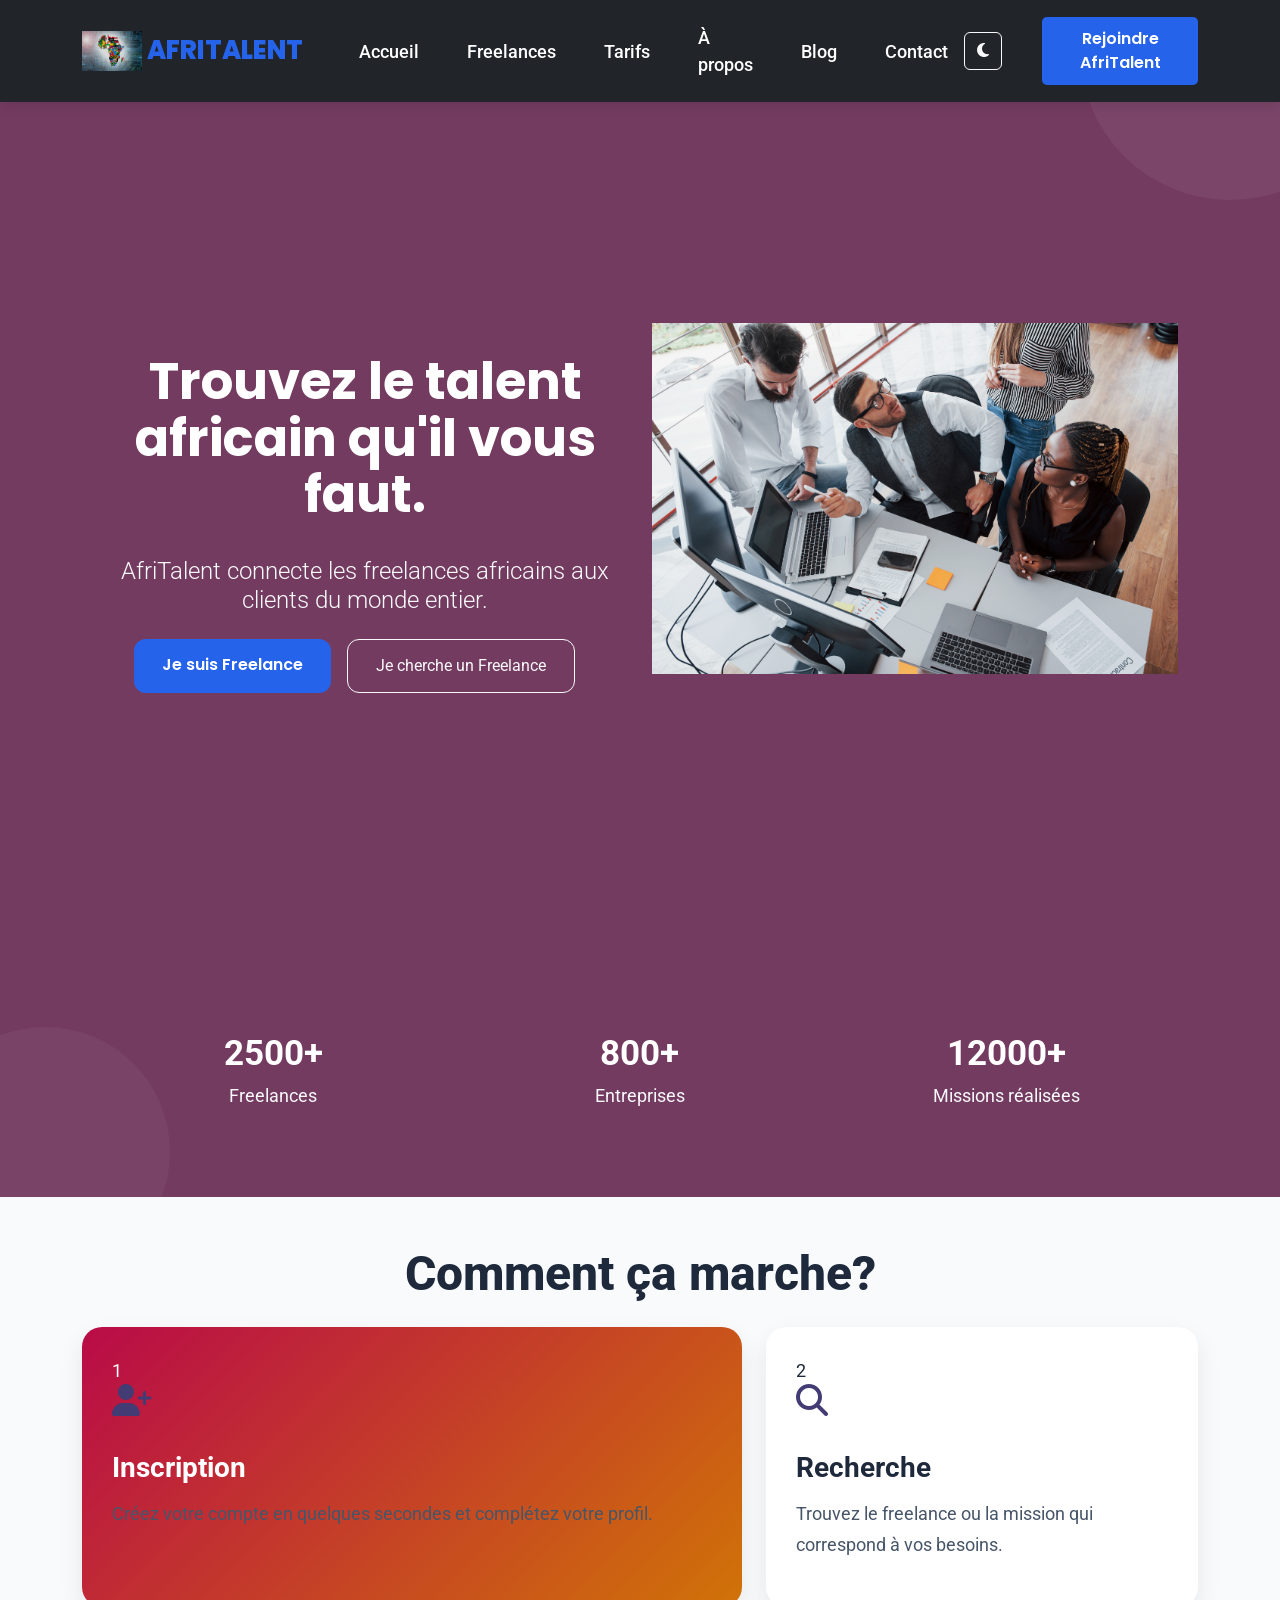
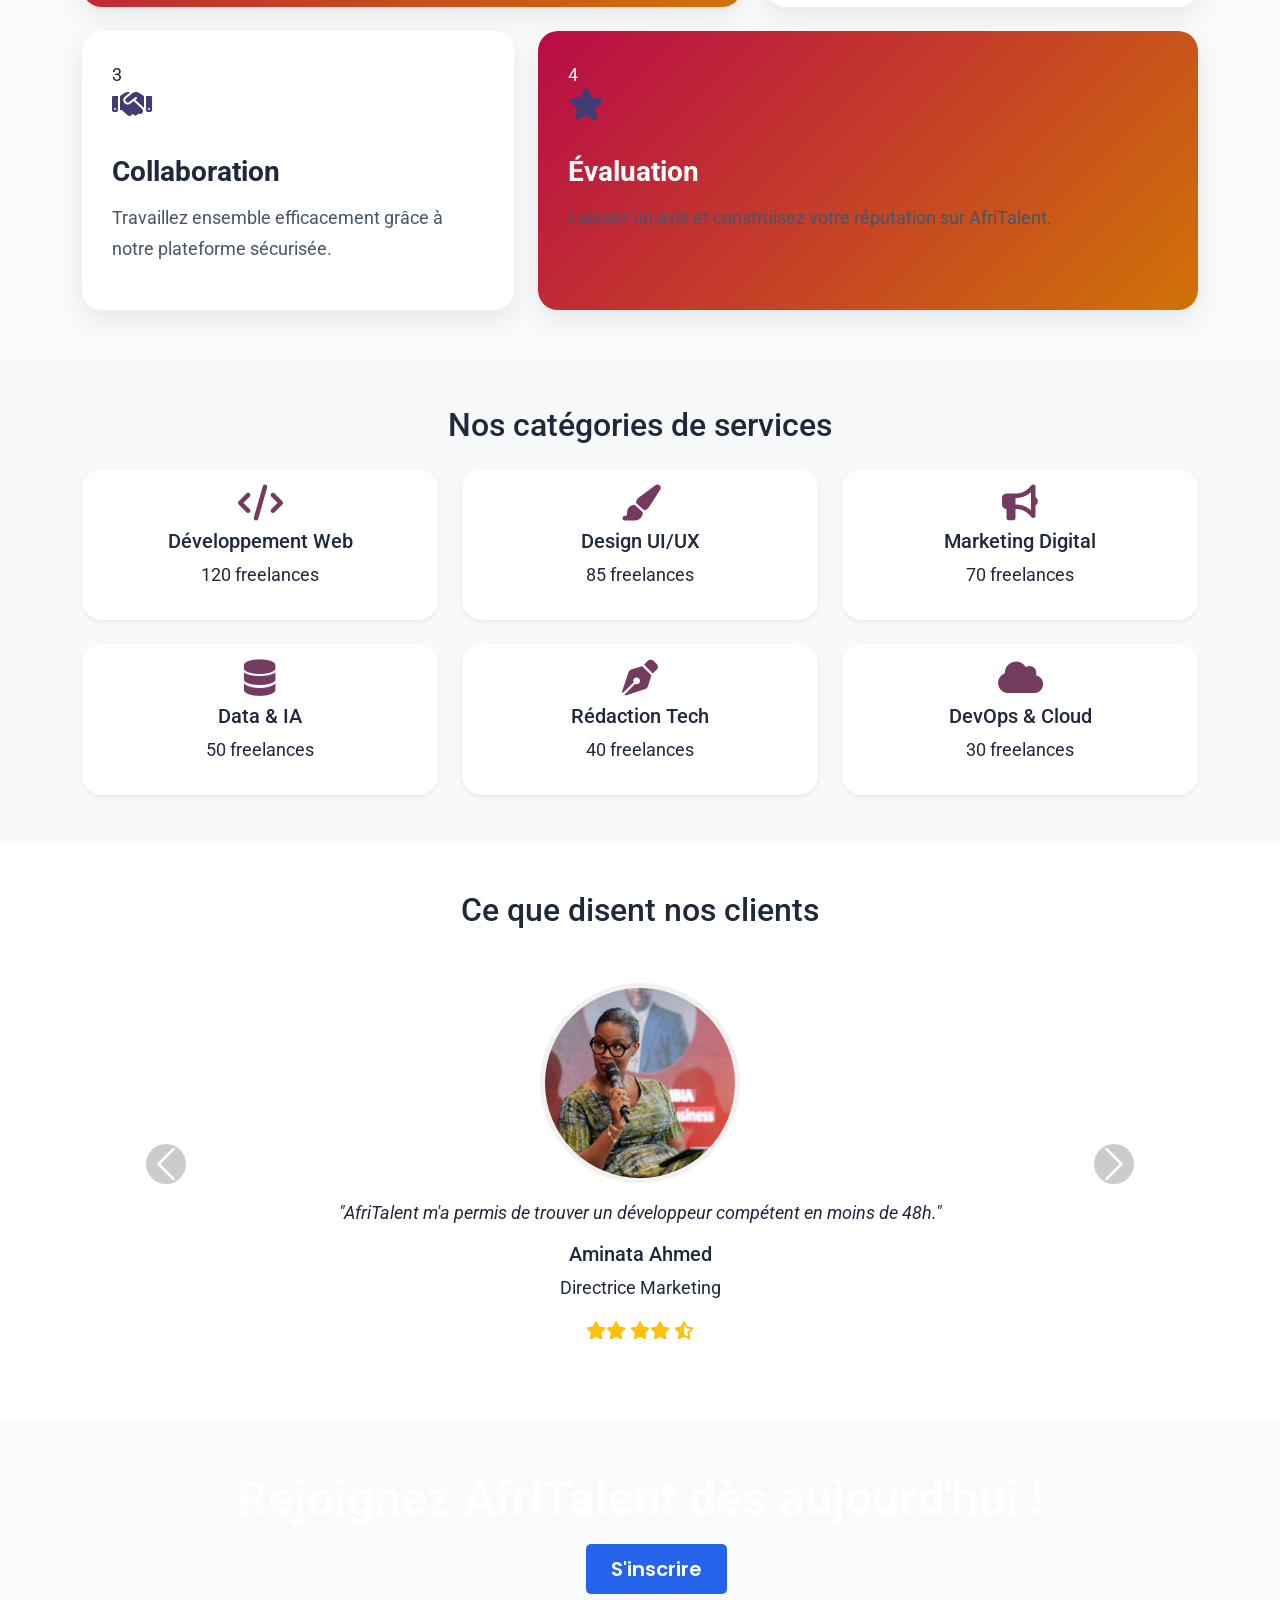
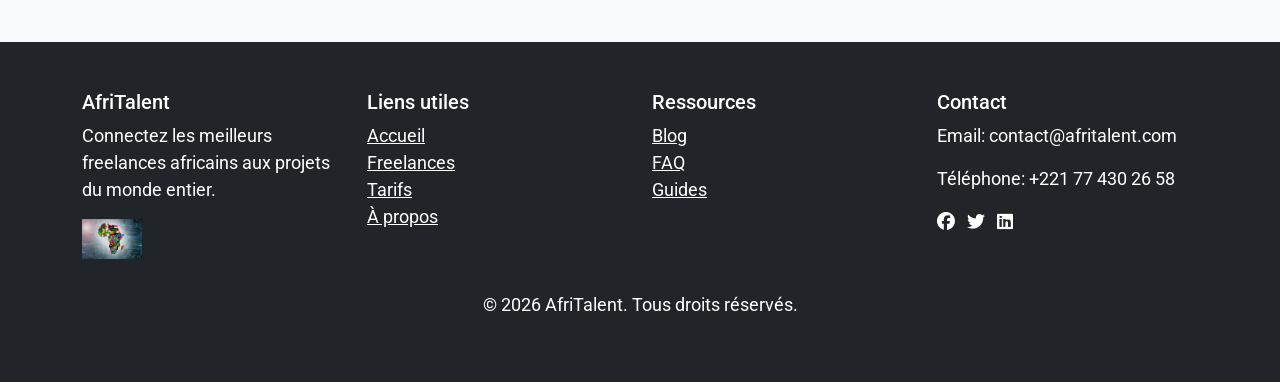
==== commit 65fdbe2f: "JS : dark mode avec localStorage, navbar dynamique au scroll" ====
--- a/index.html
+++ b/index.html
@@ -13,6 +13,7 @@
     <link rel="stylesheet" href="https://cdnjs.cloudflare.com/ajax/libs/font-awesome/6.4.0/css/all.min.css">
     <!-- Style CSS -->
     <link rel="stylesheet" href="css/style.css">
+    
 </head>
 <body>
     <!-- HEADER / NAVBAR -->
@@ -56,7 +57,7 @@
     <!-- MAIN CONTENT -->
     <main>
        <!-- HERO SECTION -->
-<section id="hero" class="hero-section py-5" style="background-color: rgb(116, 59, 97);">
+<section id="hero" class="hero-section py-5" >
 
     <div class="container">
 
@@ -369,7 +370,7 @@
     <!-- Scripts Bootstrap & JS -->
     <script src="https://cdn.jsdelivr.net/npm/bootstrap@5.3.0/dist/js/bootstrap.bundle.min.js"></script>
 
-    <script src="js/script.js"></script>
+   <script src="js/main.js" defer></script>
     
     <button id="backToTop">
     <i class="fa-solid fa-arrow-up"></i>
--- a/css/style.css
+++ b/css/style.css
@@ -527,4 +527,102 @@
   .hero-text {
     font-size: 1.2rem;
   }
+}
+/* =========================================
+   1. DARK MODE 
+========================================= */
+body.dark-mode {
+    background-color: #121212;
+    color: #f8f9fa;
+}
+
+/* Forcer les fonds clairs de Bootstrap à devenir sombres */
+body.dark-mode .bg-light {
+    background-color: #1e1e1e !important;
+}
+
+body.dark-mode .bg-white,
+body.dark-mode .service-card,
+body.dark-mode .bento-card,
+body.dark-mode .modal-content {
+    background-color: #2b2b2b !important;
+    color: #f8f9fa !important;
+    border-color: #444;
+} 
+ 
+/* Force le fond du hero en mode sombre */
+body.dark-mode #hero {
+    background-color: #1e1e1e !important;
+}
+
+/* Comportement du hero par defau */
+#hero {
+    background-color: rgb(116, 59, 97);
+    transition: backdround-colore 0.3s ease;
+}
+
+/* =========================================
+   2. Effet au scoll sur la navbar (shrink)
+========================================= */
+.navbar {
+    transition: all 0.3s ease-in-out;
+    padding-top: 1rem;
+    padding-bottom: 1rem;
+}
+
+.navbar.navbar-scrolled {
+    padding-top: 0.5rem; /* Effet shrink (réduction du padding) */
+    padding-bottom: 0.5rem;
+    background-color: rgba(33, 37, 41, 0.95) !important; /* Légère transparence */
+    box-shadow: 0 4px 15px rgba(0, 0, 0, 0.3); /* Ombre portée */
+    backdrop-filter: blur(5px);
+}
+
+/* =========================================
+   3. Bouton retour en haut
+========================================= */
+#backToTop {
+    position: fixed;
+    bottom: 30px;
+    right: 30px;
+    width: 50px;
+    height: 50px;
+    border-radius: 50%;
+    background-color: #0d6efd; /* Couleur primaire Bootstrap */
+    color: white;
+    border: none;
+    display: flex;
+    align-items: center;
+    justify-content: center;
+    opacity: 0;           /* Masqué par défaut */
+    visibility: hidden;   /* Non cliquable quand masqué */
+    transform: translateY(20px);
+    transition: all 0.3s ease;
+    z-index: 999;
+    box-shadow: 0 4px 10px rgba(0, 0, 0, 0.2);
+    cursor: pointer;
+}
+
+#backToTop.show {
+    opacity: 1;
+    visibility: visible;
+    transform: translateY(0); /* Remonte légèrement lors de l'apparition */
+}
+
+#backToTop:hover {
+    background-color: #0b5ed7;
+    transform: translateY(-5px); /* Petit bond au survol */
+}
+/* =========================================
+   Couleur de la section hero
+========================================= */
+/* 1. Mode Clair (Violet par défaut) */
+#hero {
+    background-color: rgb(116, 59, 97);
+    transition: background-color 0.3s ease; /* Pour un changement de couleur fluide */
+}
+
+/* 2. Mode Sombre (Gris foncé) */
+body.dark-mode #hero {
+    background-color: #1e1e1e !important;
 }
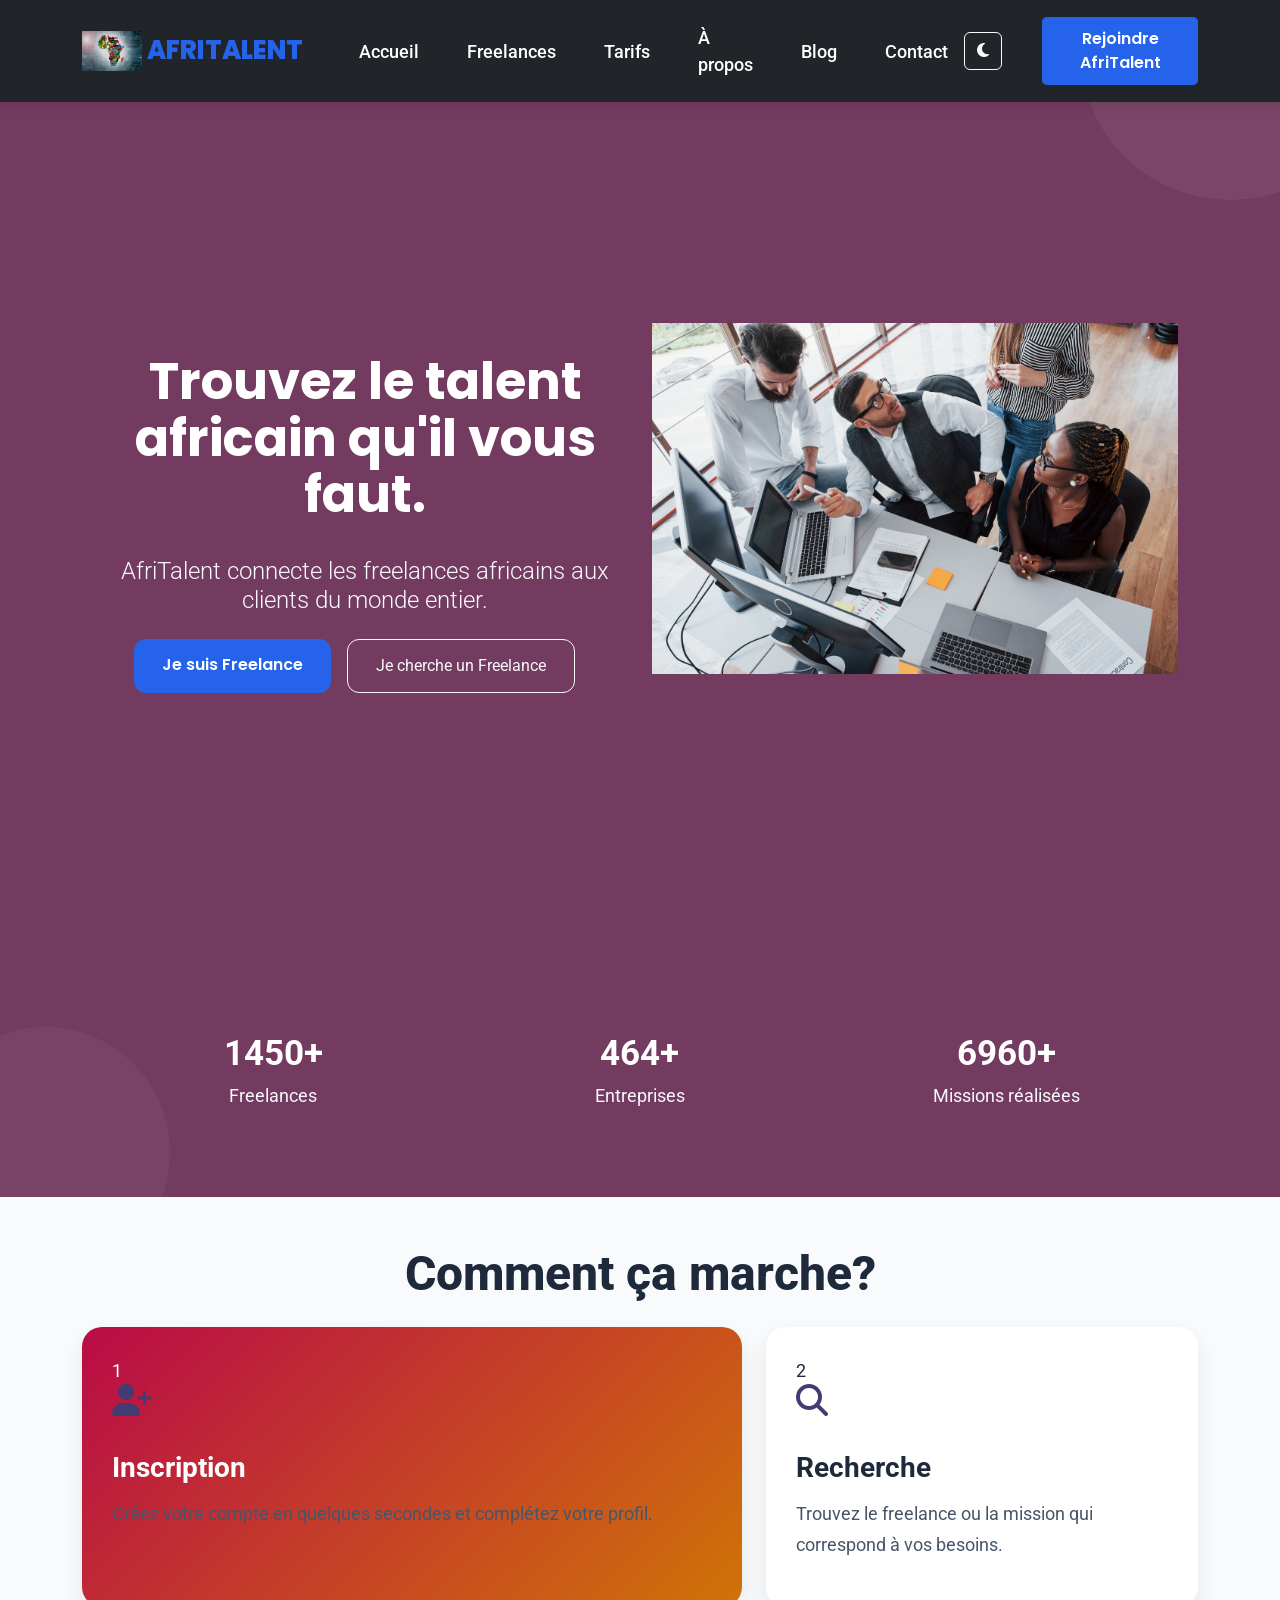
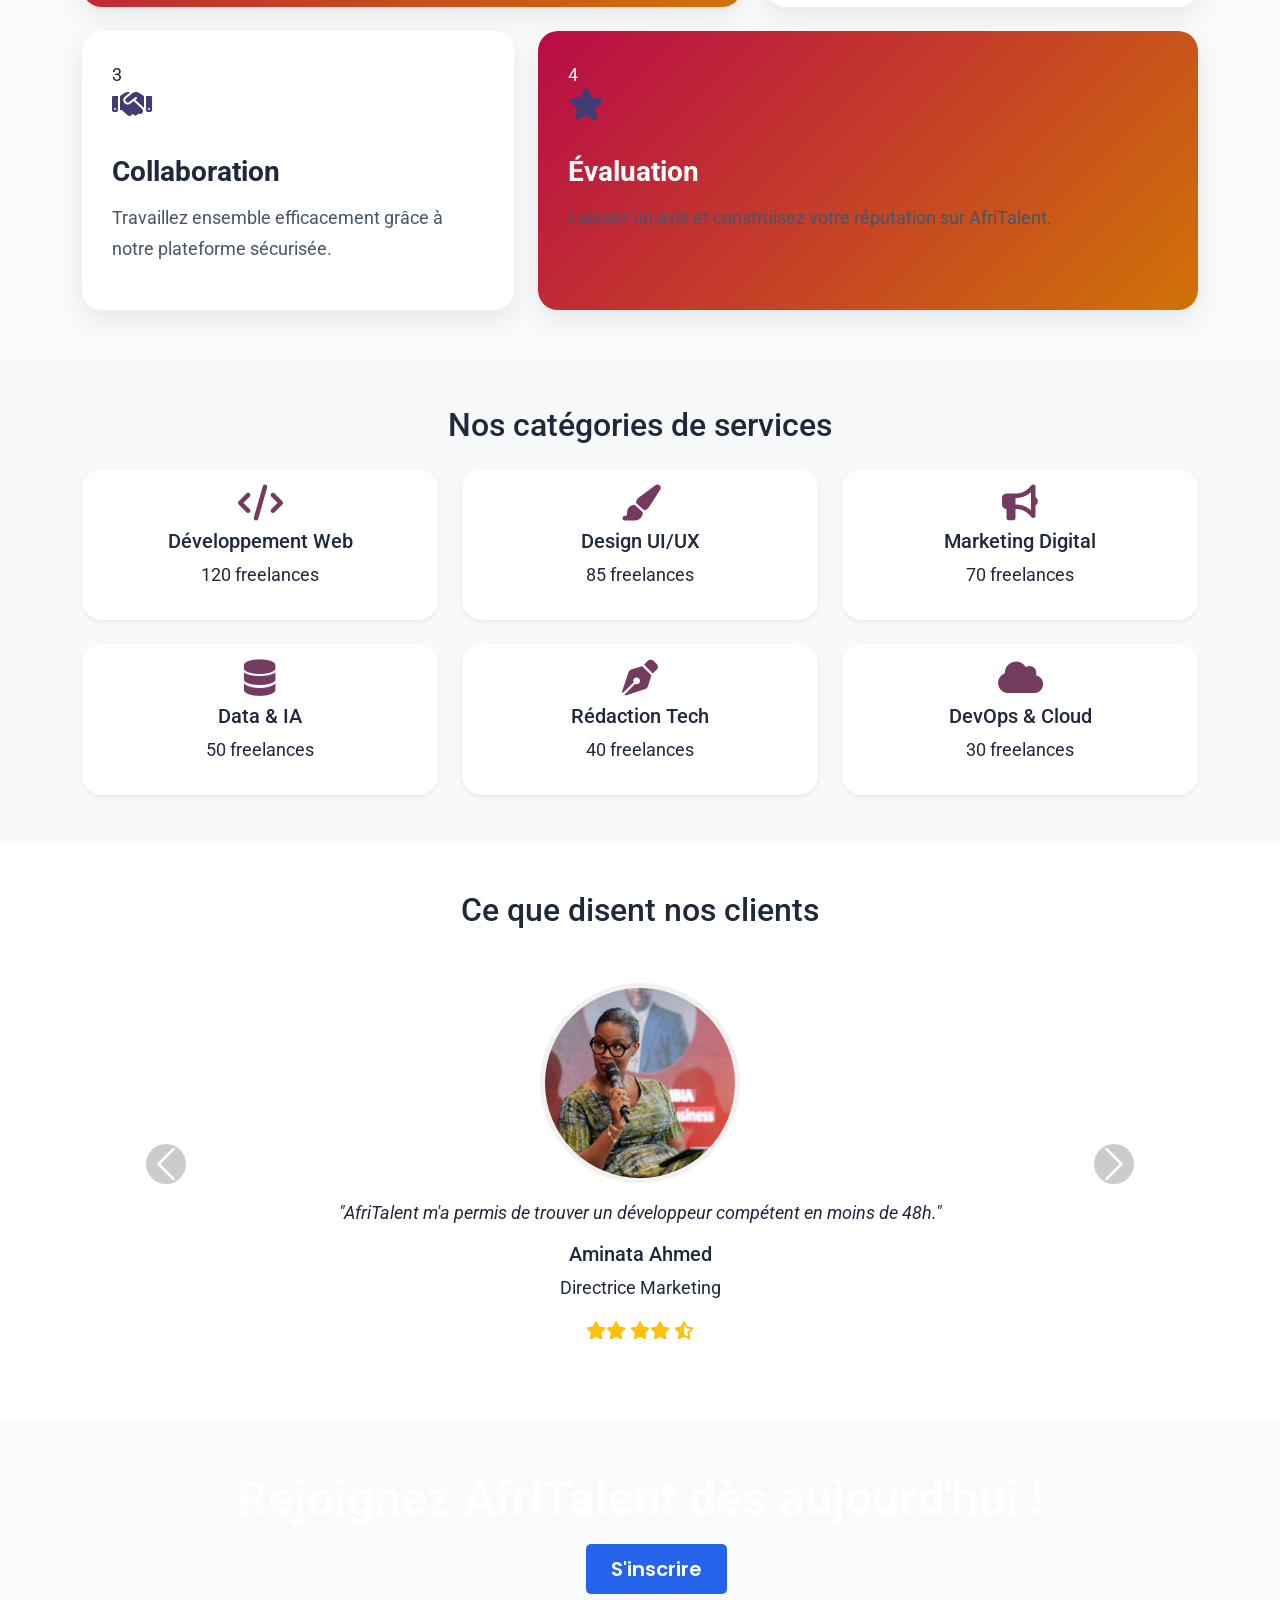
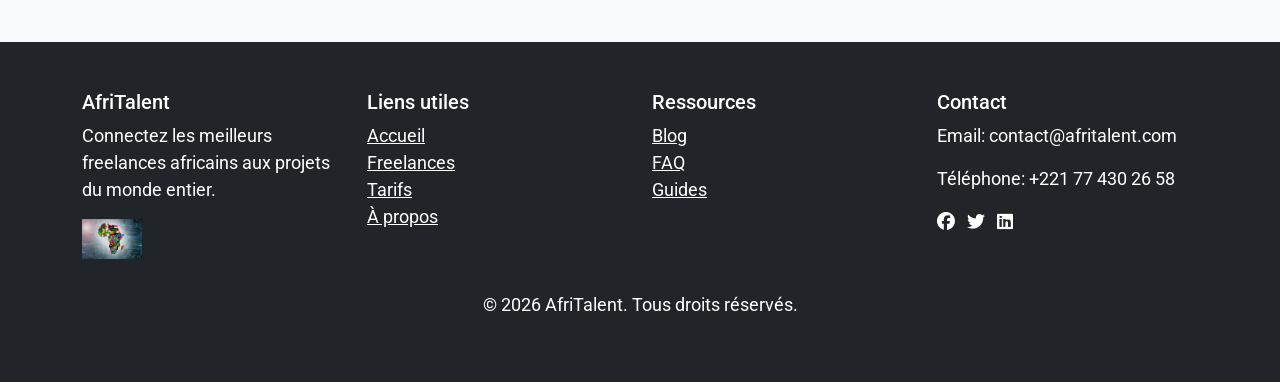
==== commit 454a2ea3: "JS : compteurs animés au scroll et animations fade-in des sections" ====
--- a/index.html
+++ b/index.html
@@ -57,78 +57,78 @@
     <!-- MAIN CONTENT -->
     <main>
        <!-- HERO SECTION -->
-<section id="hero" class="hero-section py-5" >
-
-    <div class="container">
-
-        <div class="row align-items-center min-vh-100">
-
-            <div class="col-lg-6 text-white">
-
-                <h1 class="display-3 fw-bold">
-                    Trouvez le talent africain qu'il vous faut.
-                </h1>
-
-                <h2 class="lead fs-4 mb-4 text-light">
-                    AfriTalent connecte les freelances africains
-                    aux clients du monde entier.
-                </h2>
-
-                <div class="d-flex flex-wrap gap-3">
-
-                    <a href="freelances.html" class="btn btn-primary">
-                        Je suis Freelance
-                    </a>
-
-                    <a href="freelances.html" class="btn btn-outline-light">
-                        Je cherche un Freelance
-                    </a>
-
-                </div>
-
-            </div>
-
-            <div class="col-lg-6 text-center">
-
-                <img src="images/hero-image.jpg"
-                     alt="Freelance africain"
-                     class="img-fluid">
-
-            </div>
-
-        </div>
-
-        <div class="row text-center text-white py-4" id="stats">
-
-            <div class="col-md-4">
-                <h3 class="fw-bold">
-                    <span class="counter" data-target="2500">2500</span>+
-                </h3>
-                <p class="text-light">Freelances</p>
-            </div>
-
-            <div class="col-md-4">
-                <h3 class="fw-bold">
-                    <span class="counter" data-target="800">800</span>+
-                </h3>
-                <p class="text-light">Entreprises</p>
-            </div>
-
-            <div class="col-md-4">
-                <h3 class="fw-bold">
-                    <span class="counter" data-target="12000">12000</span>+
-                </h3>
-                <p class="text-light">Missions réalisées</p>
-            </div>
-
-        </div>
-
-    </div>
-
-</section>
+        <section id="hero" class="hero-section py-5 fade-in-section" >
+
+            <div class="container">
+
+                <div class="row align-items-center min-vh-100">
+
+                    <div class="col-lg-6 text-white">
+
+                        <h1 class="display-3 fw-bold">
+                            Trouvez le talent africain qu'il vous faut.
+                        </h1>
+
+                        <h2 class="lead fs-4 mb-4 text-light">
+                            AfriTalent connecte les freelances africains
+                            aux clients du monde entier.
+                        </h2>
+
+                        <div class="d-flex flex-wrap gap-3">
+
+                            <a href="freelances.html" class="btn btn-primary">
+                                Je suis Freelance
+                            </a>
+
+                            <a href="freelances.html" class="btn btn-outline-light">
+                                Je cherche un Freelance
+                            </a>
+
+                        </div>
+
+                    </div>
+
+                    <div class="col-lg-6 text-center">
+
+                        <img src="images/hero-image.jpg"
+                            alt="Freelance africain"
+                            class="img-fluid">
+
+                    </div>
+
+                </div>
+
+                <div class="row text-center text-white py-4" id="stats">
+
+                    <div class="col-md-4">
+                        <h3 class="fw-bold">
+                            <span class="counter" data-target="2500">2500</span>+
+                        </h3>
+                        <p class="text-light">Freelances</p>
+                    </div>
+
+                    <div class="col-md-4">
+                        <h3 class="fw-bold">
+                            <span class="counter" data-target="800">800</span>+
+                        </h3>
+                        <p class="text-light">Entreprises</p>
+                    </div>
+
+                    <div class="col-md-4">
+                        <h3 class="fw-bold">
+                            <span class="counter" data-target="12000">12000</span>+
+                        </h3>
+                        <p class="text-light">Missions réalisées</p>
+                    </div>
+
+                </div>
+
+            </div>
+
+        </section>
 
         <!-- COMMENT ÇA MARCHE -->
-        <section id="coment-ca-marche" class="py-5">
+        <section id="coment-ca-marche" class="py-5 fade-in-section">
             <div class="container">
                 <h2 class="text-center mb-4">Comment ça marche?</h2>
                 <div class="bento-grid d-grid gap-4">
@@ -161,7 +161,7 @@
         </section>
 
         <!-- CATÉGORIES DE SERVICES -->
-        <section id="services-categories" class="py-5 bg-light">
+        <section id="services-categories" class="py-5 bg-light fade-in-section">
             <div class="container">
                 <h2 class="text-center mb-4">Nos catégories de services</h2>
                 <div class="row g-4 text-center">
@@ -212,7 +212,7 @@
         </section>
 
         <!-- TÉMOIGNAGES -->
-        <section id="testimonials" class="py-5">
+        <section id="testimonials" class="py-5 fade-in-section">
             <div class="container">
                 <h2 class="text-center mb-4">Ce que disent nos clients</h2>
                 <div id="testimonialCarousel" class="carousel slide" data-bs-ride="carousel">
@@ -279,7 +279,7 @@
         </section>
 
         <!-- APPEL À L'ACTION -->
-        <section id="cta" class="py-5 text-center text-white position-relative">
+        <section id="cta" class="py-5 text-center text-white position-relative fade-in-section">
             <div class="container position-relative">
                 <h2 class="display-5 fw-bold mb-3">Rejoignez AfriTalent dès aujourd'hui !</h2>
                 <button type="button" class="btn btn-lg btn-primary" data-bs-toggle="modal"
--- a/css/style.css
+++ b/css/style.css
@@ -625,4 +625,4 @@
 /* 2. Mode Sombre (Gris foncé) */
 body.dark-mode #hero {
     background-color: #1e1e1e !important;
-}+}
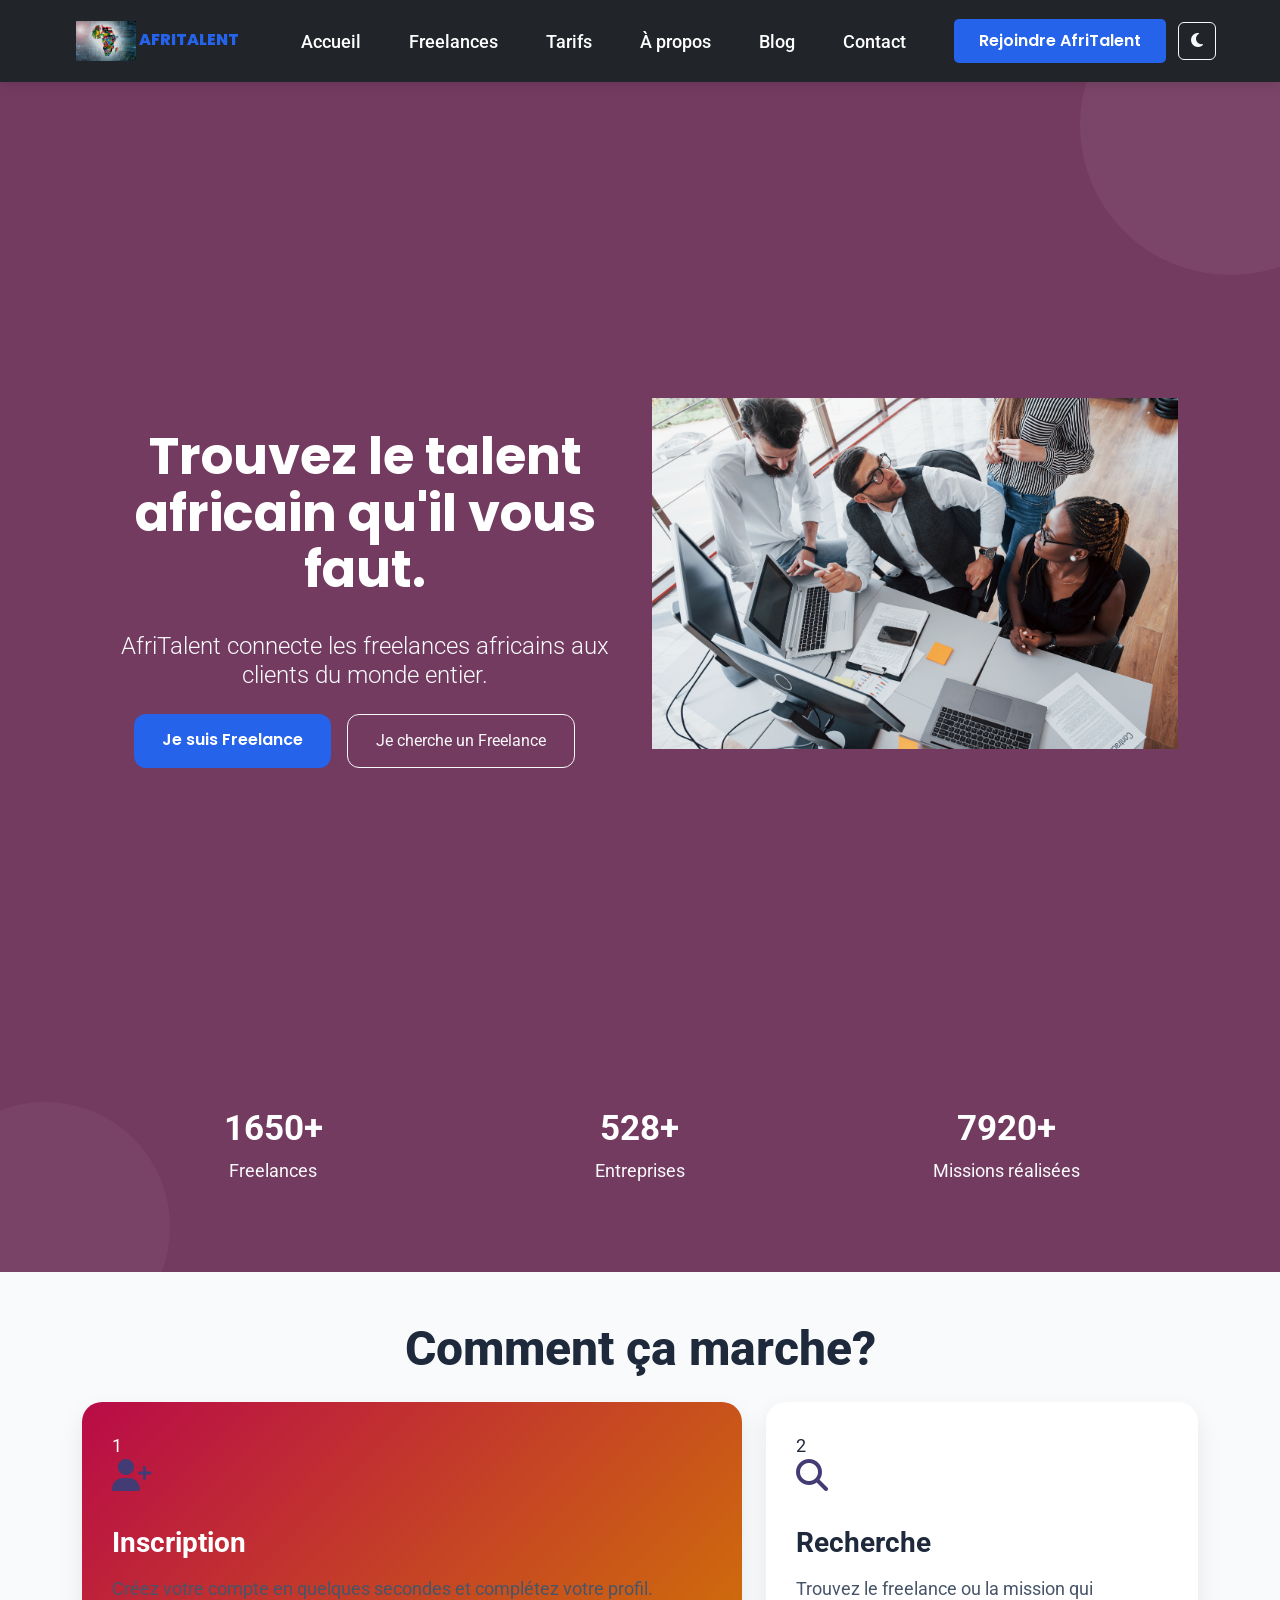
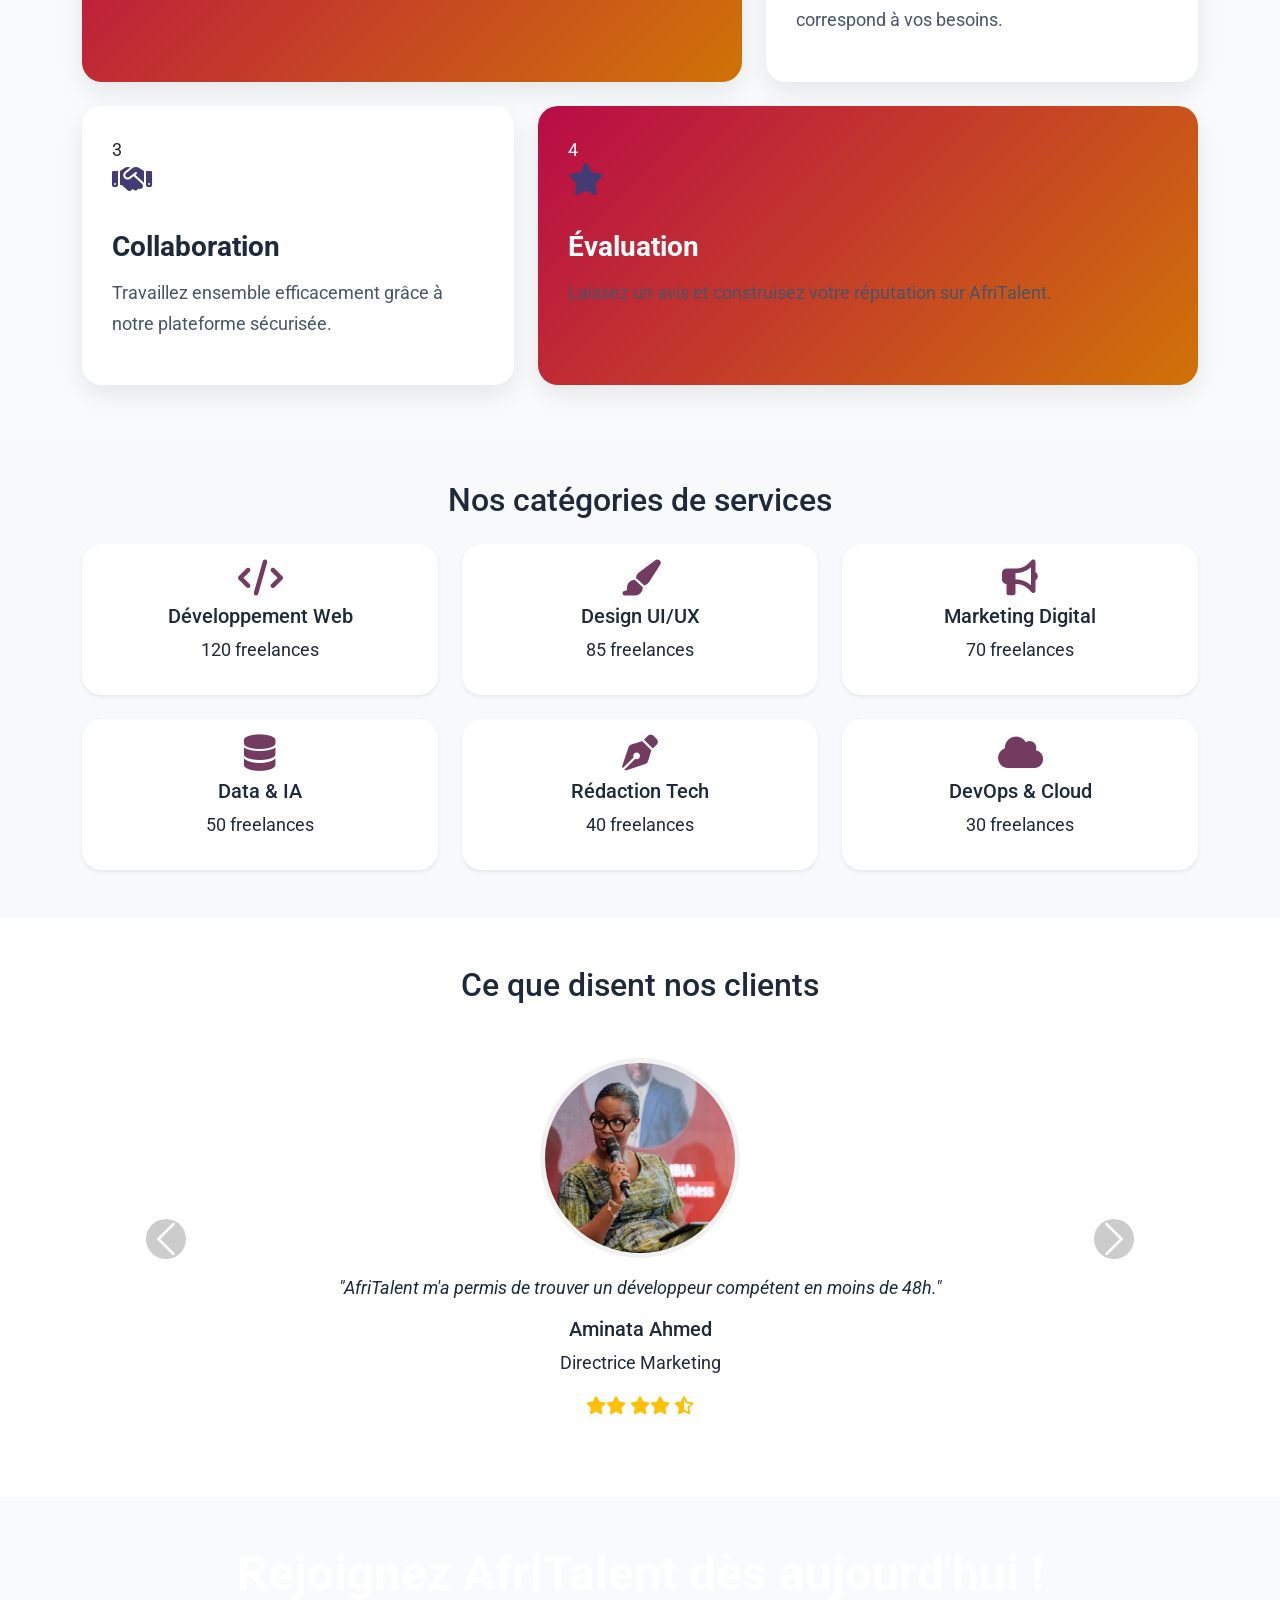
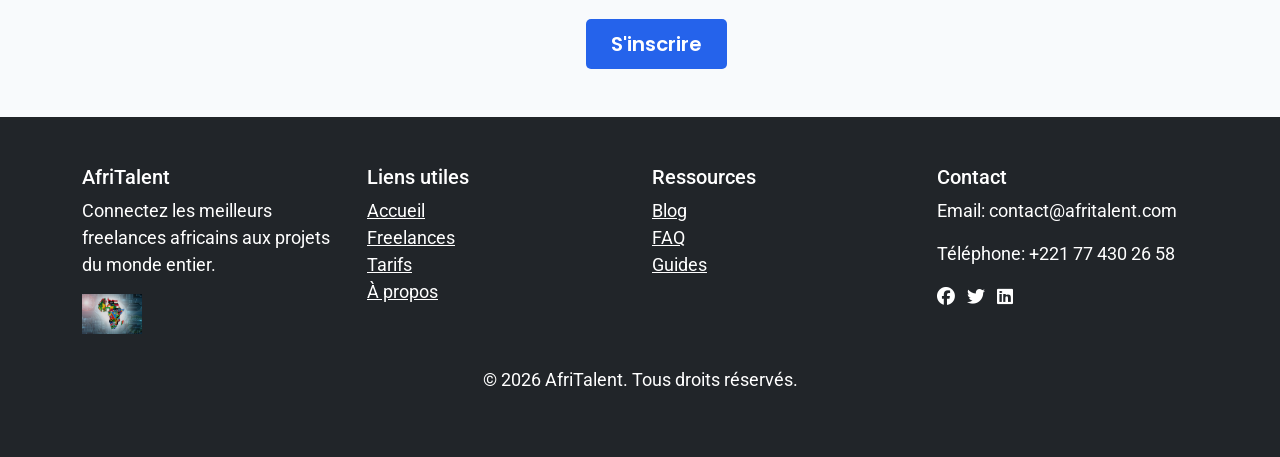
==== commit 3266fb5b: "JS : filtrage dynamique des freelances et validation du formulaire de contact" ====
--- a/index.html
+++ b/index.html
@@ -36,11 +36,7 @@
                         <li class="nav-item"><a class="nav-link" href="about.html">À propos</a></li>
                         <li class="nav-item"><a class="nav-link" href="blog.html">Blog</a></li>
                         <li class="nav-item"><a class="nav-link" href="contact.html">Contact</a></li>
-                    <li class="nav-item ms-2">
-                            <button id="theme-toggle" class="btn btn-outline-light">
-                                <i class="fa-solid fa-moon"></i>
-                            </button>
-                    </li> 
+                    
 
                     <li class="nav-item ms-2">
                             <button type="button" class="btn btn-primary" data-bs-toggle="modal"
@@ -51,10 +47,14 @@
                     </ul>
                 </div>
             </div>
+             
+            <button id="theme-toggle" class="btn btn-outline-light">
+                <i class="fa-solid fa-moon"></i>
+            </button>
+            
         </nav>
     </header>
 
-    <!-- MAIN CONTENT -->
     <main>
        <!-- HERO SECTION -->
         <section id="hero" class="hero-section py-5 fade-in-section" >
@@ -372,9 +372,6 @@
 
    <script src="js/main.js" defer></script>
     
-    <button id="backToTop">
-    <i class="fa-solid fa-arrow-up"></i>
-
-</button>
+    <button id="backToTop">↑</button>
 </body>
 </html>
--- a/css/style.css
+++ b/css/style.css
@@ -54,13 +54,19 @@
     box-shadow: var(--nav-shadow);
     padding: 0.8rem 5%;
 }
+body {
+    /* La navbar Bootstrap par défaut fait environ 56px à 70px de hauteur */
+    padding-top: 75px; 
+}
+
+
 
 /* LOGO */
 .navbar-brand {
     color: var(--primary-color);
     font-family: var(--font-heading);
     font-weight: 800;
-    font-size: 1.6rem;
+    font-size: 1rem;
     text-transform: uppercase;
     text-decoration: none;
 }
@@ -86,6 +92,7 @@
     margin-left: 2rem;
     border-radius: 5px;
 }
+
 /* =========================================
    HERO SECTION
 ========================================= */
@@ -626,3 +633,12 @@
 body.dark-mode #hero {
     background-color: #1e1e1e !important;
 }
+/* Style spécifique pour l'image de la section histoire */
+.img-histoire {
+    width: 100%;
+    height: 100%;
+    min-height: 250px;
+    object-fit: cover;
+    display: block;
+    
+}
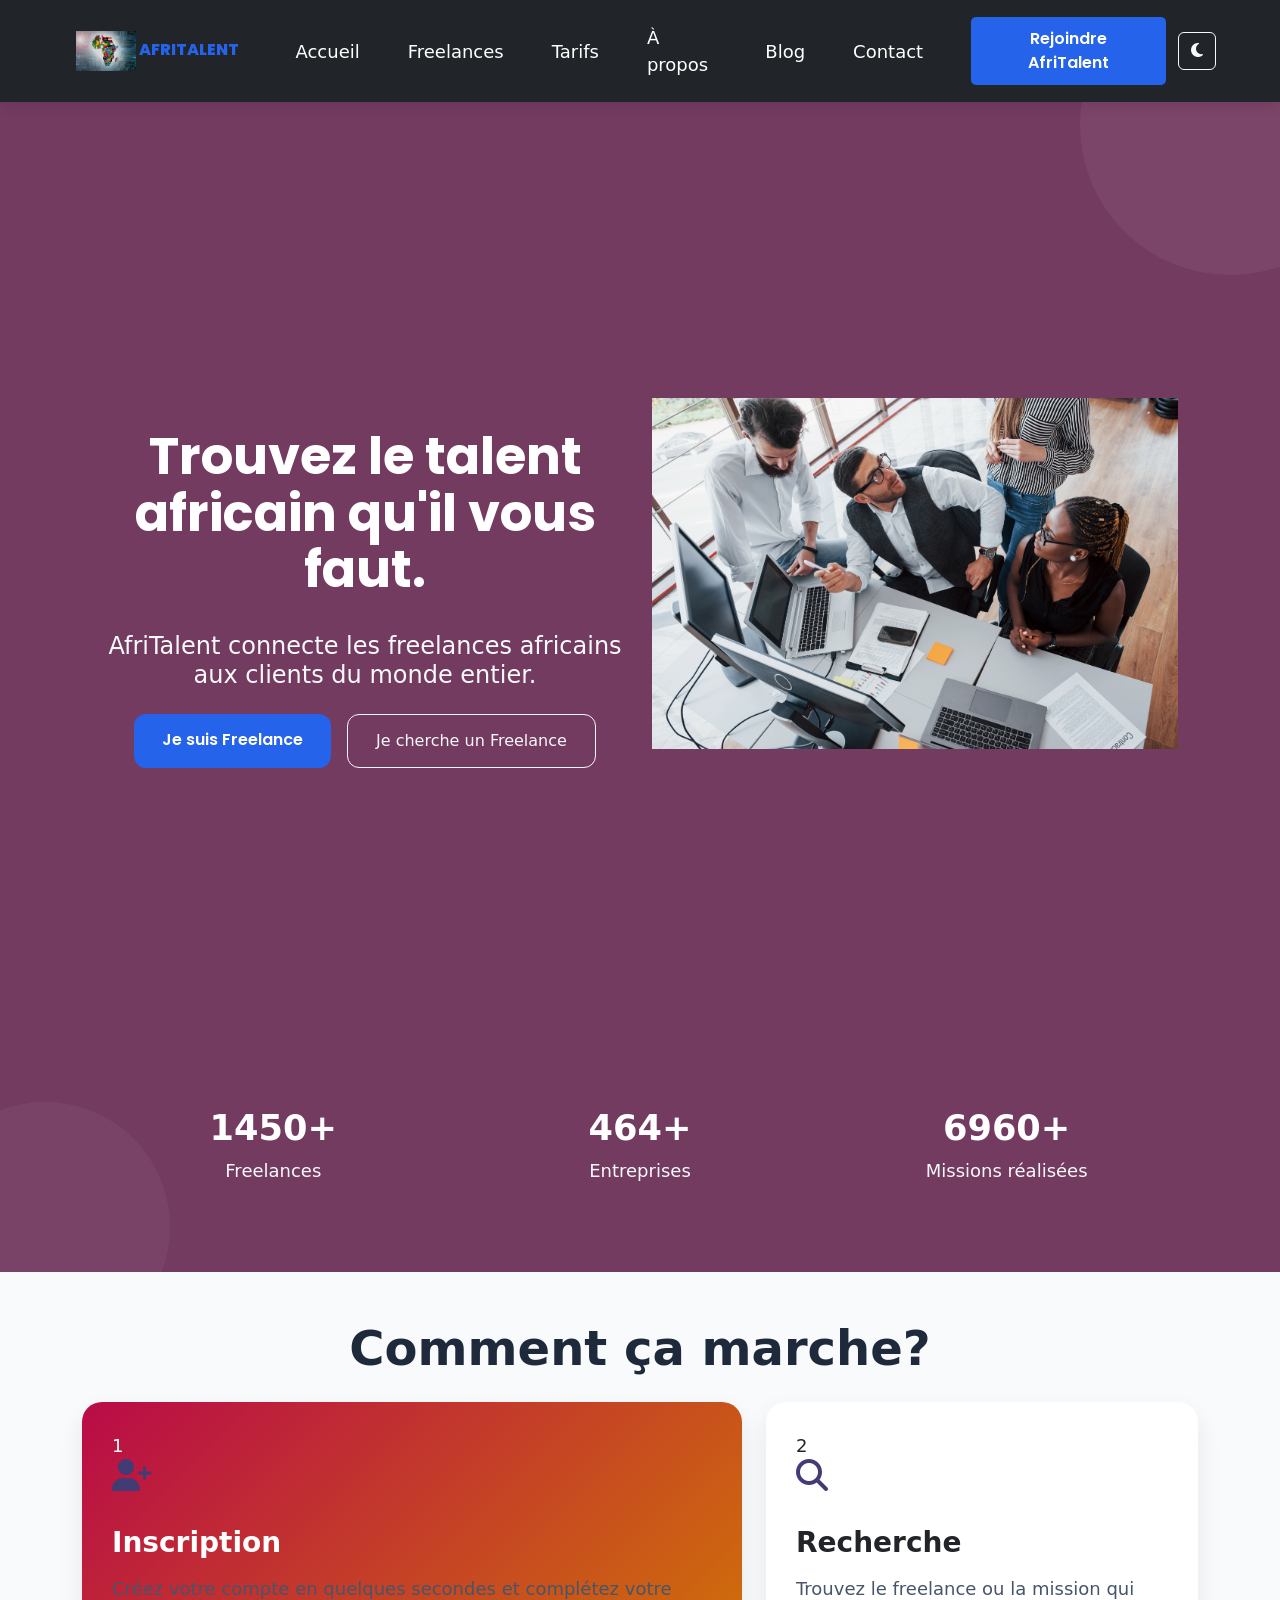
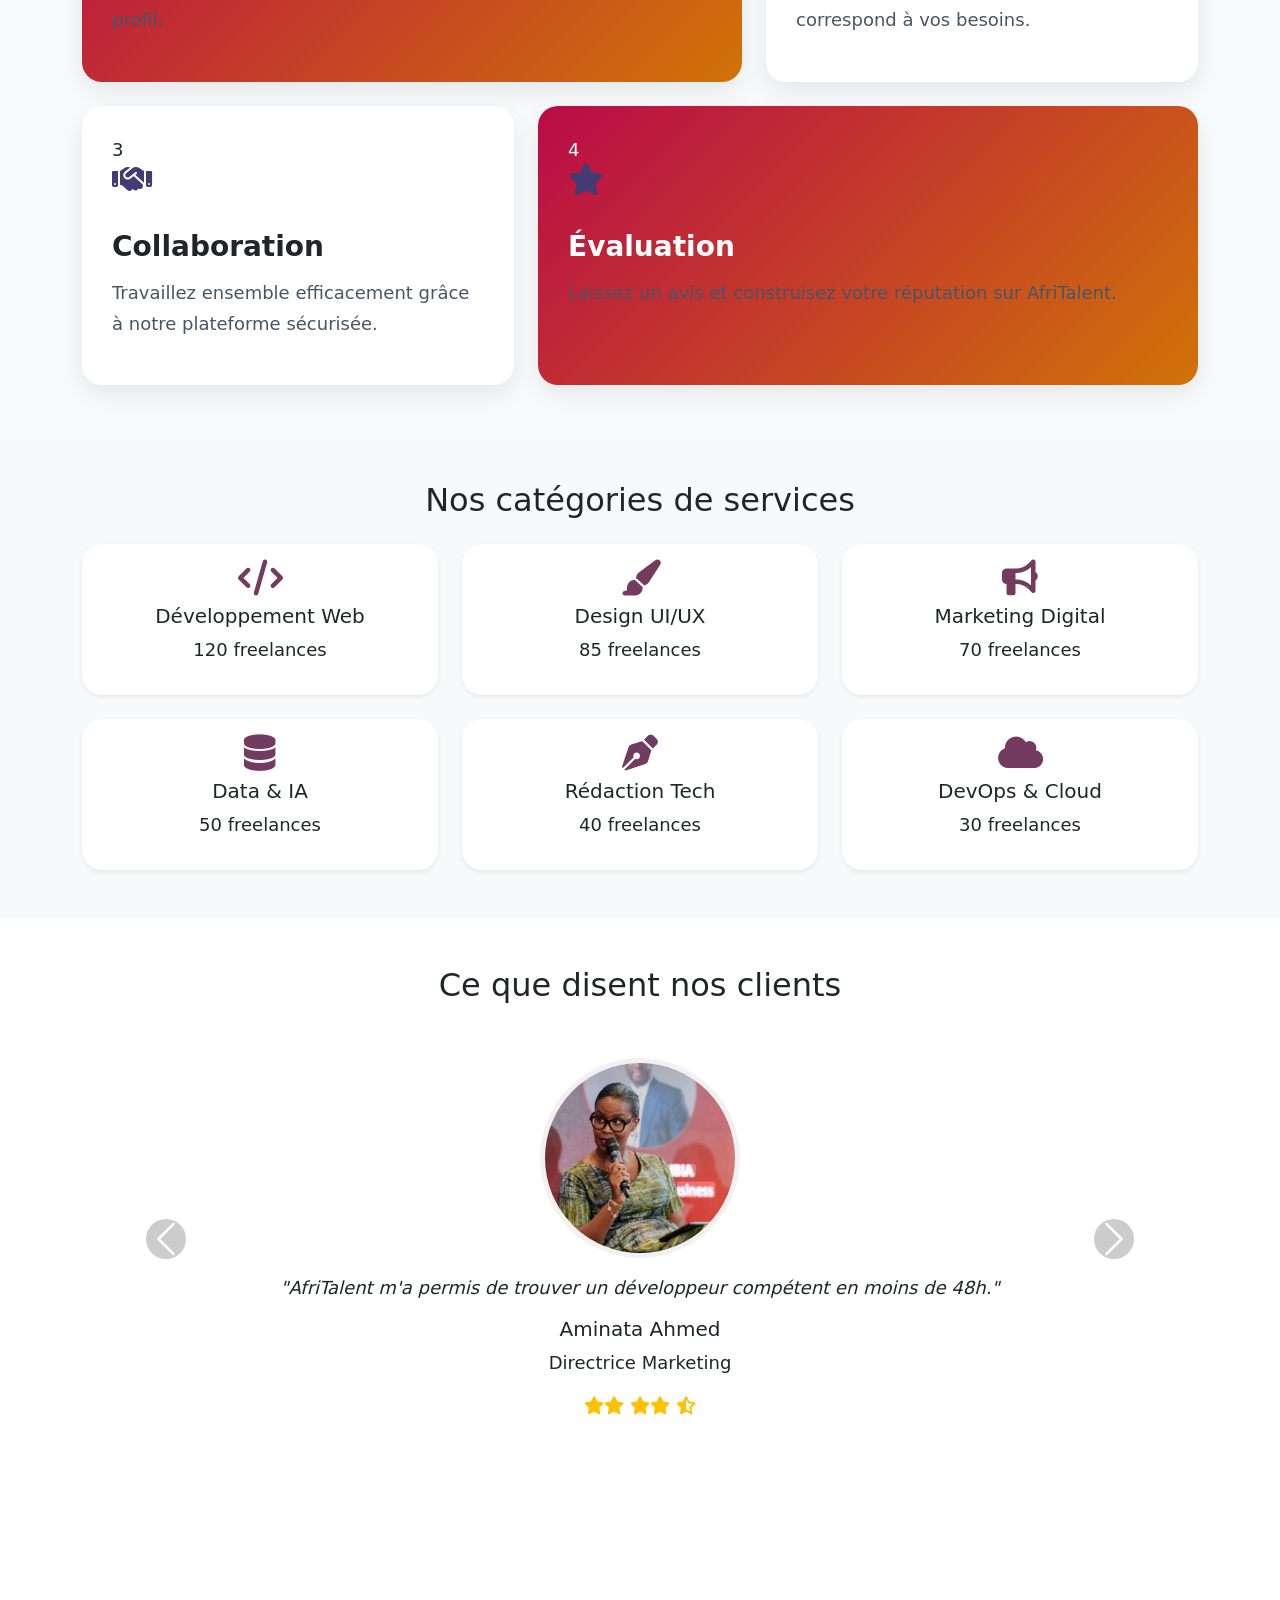
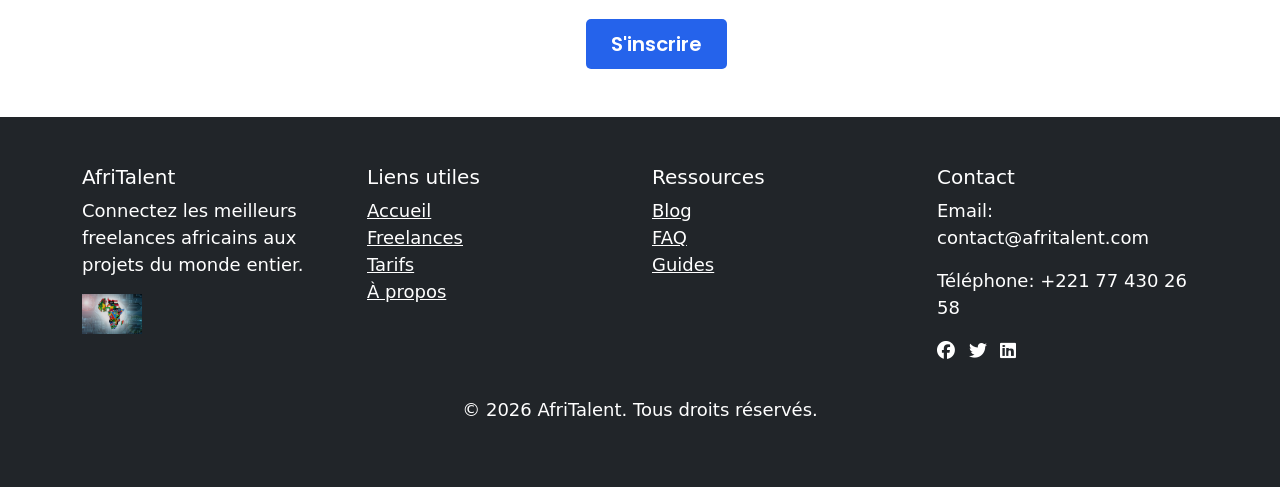
==== commit 7bccb8fd: "Finalisation : corrections responsive, optimisation du code et commentaires" ====
--- a/index.html
+++ b/index.html
@@ -4,7 +4,7 @@
     <meta charset="UTF-8">
     <meta name="viewport" content="width=device-width, initial-scale=1.0">
     <title>AfriTalent — Accueil</title>
-    <!-- Google Fonts -->
+    <!-- POLICES DE CARACTÈRES (Google Fonts) -->
     <link href="https://fonts.googleapis.com/css2?family=Roboto:wght@400;700&family=Poppins:wght@600;800&display=swap"
         rel="stylesheet">
     <!-- Bootstrap CSS -->
@@ -24,10 +24,14 @@
                     <img src="images/logo-afritalent.png" alt="AfriTalent Logo" height="40">
                     AfriTalent
                 </a>
+
+            <!--Bouton Menu Mobile (Burger)-->
                 <button class="navbar-toggler" type="button" data-bs-toggle="collapse" data-bs-target="#navMenu"
                     aria-controls="navMenu" aria-expanded="false" aria-label="Toggle navigation">
                     <span class="navbar-toggler-icon"></span>
                 </button>
+
+                <!--Lien de navigation et bouton d action -->
                 <div class="collapse navbar-collapse" id="navMenu">
                     <ul class="navbar-nav ms-auto align-items-lg-center">
                         <li class="nav-item"><a class="nav-link active" href="index.html">Accueil</a></li>
@@ -36,77 +40,63 @@
                         <li class="nav-item"><a class="nav-link" href="about.html">À propos</a></li>
                         <li class="nav-item"><a class="nav-link" href="blog.html">Blog</a></li>
                         <li class="nav-item"><a class="nav-link" href="contact.html">Contact</a></li>
-                    
-
-                    <li class="nav-item ms-2">
-                            <button type="button" class="btn btn-primary" data-bs-toggle="modal"
-                                data-bs-target="#inscriptionModal">
-                                Rejoindre AfriTalent
-                            </button>
-                    </li>
+                        <li class="nav-item ms-2">
+                                <button type="button" class="btn btn-primary" data-bs-toggle="modal"
+                                    data-bs-target="#inscriptionModal">
+                                    Rejoindre AfriTalent
+                                </button>
+                        </li>
                     </ul>
                 </div>
             </div>
              
+            <!--Bouton de bascule Mode Sombre /Mode Claire -->
             <button id="theme-toggle" class="btn btn-outline-light">
                 <i class="fa-solid fa-moon"></i>
-            </button>
-            
+            </button> 
         </nav>
     </header>
-
+<!--=======================================
+    CONTENU PRINCIPAL (MAIN)
+    ======================================-->
     <main>
-       <!-- HERO SECTION -->
+
+       <!-- SECTION 1 : HERO SECTION  (Introduction et Statistiques) -->
         <section id="hero" class="hero-section py-5 fade-in-section" >
-
-            <div class="container">
-
+            <div class="container">
+                <!--Zone d appel a l action principale -->
                 <div class="row align-items-center min-vh-100">
-
                     <div class="col-lg-6 text-white">
-
                         <h1 class="display-3 fw-bold">
                             Trouvez le talent africain qu'il vous faut.
                         </h1>
-
                         <h2 class="lead fs-4 mb-4 text-light">
                             AfriTalent connecte les freelances africains
                             aux clients du monde entier.
                         </h2>
-
                         <div class="d-flex flex-wrap gap-3">
-
                             <a href="freelances.html" class="btn btn-primary">
                                 Je suis Freelance
                             </a>
-
                             <a href="freelances.html" class="btn btn-outline-light">
                                 Je cherche un Freelance
                             </a>
-
-                        </div>
-
-                    </div>
-
+                        </div>
+                    </div>
                     <div class="col-lg-6 text-center">
-
                         <img src="images/hero-image.jpg"
                             alt="Freelance africain"
                             class="img-fluid">
-
-                    </div>
-
-                </div>
-
+                    </div>
+                </div>
+                <!--Zonw des compteurs statistiques -->
                 <div class="row text-center text-white py-4" id="stats">
-
                     <div class="col-md-4">
                         <h3 class="fw-bold">
                             <span class="counter" data-target="2500">2500</span>+
                         </h3>
                         <p class="text-light">Freelances</p>
                     </div>
-
                     <div class="col-md-4">
                         <h3 class="fw-bold">
                             <span class="counter" data-target="800">800</span>+
@@ -120,14 +110,11 @@
                         </h3>
                         <p class="text-light">Missions réalisées</p>
                     </div>
-
-                </div>
-
-            </div>
-
-        </section>
-
-        <!-- COMMENT ÇA MARCHE -->
+                </div>
+            </div>
+        </section>
+
+        <!-- SECTION 2 : COMMENT ÇA MARCHE (Bento Grille) -->
         <section id="coment-ca-marche" class="py-5 fade-in-section">
             <div class="container">
                 <h2 class="text-center mb-4">Comment ça marche?</h2>
@@ -160,50 +147,56 @@
             </div>
         </section>
 
-        <!-- CATÉGORIES DE SERVICES -->
+        <!--SECTION 3 : CATÉGORIES DE SERVICES -->
         <section id="services-categories" class="py-5 bg-light fade-in-section">
             <div class="container">
                 <h2 class="text-center mb-4">Nos catégories de services</h2>
                 <div class="row g-4 text-center">
+                    <!--Categorie :Dev Web -->
                     <div class="col-12 col-md-6 col-lg-4">
                         <div class="service-card p-3 bg-white shadow-sm h-100 hover-effect">
                             <i class="fa-solid fa-code fa-2x mb-2"></i>
-                            <h5>Développement Web</h5>
+                            <h3 class="h5">Développement Web</h3>
                             <p>120 freelances</p>
                         </div>
                     </div>
+                    <!--Categorie :UI/UX -->
                     <div class="col-12 col-md-6 col-lg-4">
                         <div class="service-card p-3 bg-white shadow-sm h-100 hover-effect">
                             <i class="fa-solid fa-paint-brush fa-2x mb-2"></i>
-                            <h5>Design UI/UX</h5>
+                            <h3 class="h5">Design UI/UX</h3>
                             <p>85 freelances</p>
                         </div>
                     </div>
+                    <!--Categorie : Marketing -->
                     <div class="col-12 col-md-6 col-lg-4">
                         <div class="service-card p-3 bg-white shadow-sm h-100 hover-effect">
                             <i class="fa-solid fa-bullhorn fa-2x mb-2"></i>
-                            <h5>Marketing Digital</h5>
+                            <h3 class="h5">Marketing Digital</h3>
                             <p>70 freelances</p>
                         </div>
                     </div>
+                    <!--Categorie : Data & IA -->
                     <div class="col-12 col-md-6 col-lg-4">
                         <div class="service-card p-3 bg-white shadow-sm h-100 hover-effect">
                             <i class="fa-solid fa-database fa-2x mb-2"></i>
-                            <h5>Data & IA</h5>
+                            <h3 class="h5">Data & IA</h3>
                             <p>50 freelances</p>
                         </div>
                     </div>
+                    <!--Categorie : Rédaction Tech -->
                     <div class="col-12 col-md-6 col-lg-4">
                         <div class="service-card p-3 bg-white shadow-sm h-100 hover-effect">
                             <i class="fa-solid fa-pen-nib fa-2x mb-2"></i>
-                            <h5>Rédaction Tech</h5>
+                            <h3 class="h5">Rédaction Tech</h3>
                             <p>40 freelances</p>
                         </div>
                     </div>
+                    <!--Categorie : DevOps & Cloud-->
                     <div class="col-12 col-md-6 col-lg-4">
                         <div class="service-card p-3 bg-white shadow-sm h-100 hover-effect">
                             <i class="fa-solid fa-cloud fa-2x mb-2"></i>
-                            <h5>DevOps & Cloud</h5>
+                            <h3 class="h5">DevOps & Cloud</h3>
                             <p>30 freelances</p>
                         </div>
                     </div>
@@ -211,17 +204,18 @@
             </div>
         </section>
 
-        <!-- TÉMOIGNAGES -->
+        <!-- SECTION 4 : TÉMOIGNAGES CLIENTS & FRELANCES (Carrousel) -->
         <section id="testimonials" class="py-5 fade-in-section">
             <div class="container">
                 <h2 class="text-center mb-4">Ce que disent nos clients</h2>
                 <div id="testimonialCarousel" class="carousel slide" data-bs-ride="carousel">
                     <div class="carousel-inner text-center">
+                        <!-- Temoignage 1 -->
                         <div class="carousel-item active">
                             <img src="images/directrice.jpg" class="rounded-circle mb-3" width="200" alt="Client 1">
                             <p class="fst-italic">"AfriTalent m'a permis de trouver un développeur compétent en moins de
                                 48h."</p>
-                            <h5>Aminata Ahmed</h5>
+                            <h3 class="h5">Aminata Ahmed</h3>
                             <p>Directrice Marketing</p>
                             <div class="text-warning">
                                 <i class="fa-solid fa-star"></i><i class="fa-solid fa-star"></i>
@@ -229,10 +223,11 @@
                                 <i class="fa-solid fa-star-half-stroke"></i>
                             </div>
                         </div>
+                        <!-- Temoignage 2 -->
                         <div class="carousel-item">
                             <img src="images/chef_projet.jpg" class="rounded-circle mb-3" width="200" alt="Client 2">
                             <p class="fst-italic">"Plateforme intuitive et support réactif. Très satisfait !"</p>
-                            <h5>Nassim Said</h5>
+                            <h3 class="h5">Nassim Said</h3>
                             <p>Chef de projet</p>
                             <div class="text-warning">
                                 <i class="fa-solid fa-star"></i><i class="fa-solid fa-star"></i>
@@ -240,10 +235,11 @@
                                 <i class="fa-solid fa-star"></i>
                             </div>
                         </div>
+                        <!--Temoignage 3-->
                         <div class="carousel-item">
                             <img src="images/entrepreneuse.jpg" class="rounded-circle mb-3" width="200" alt="Client 3">
                             <p class="fst-italic">"Grande variété de talents disponibles, je recommande vivement."</p>
-                            <h5>Mariama Traoré</h5>
+                            <h3 class="h5">Mariama Traoré</h3>
                             <p>Entrepreneuse</p>
                             <div class="text-warning">
                                 <i class="fa-solid fa-star"></i><i class="fa-solid fa-star"></i>
@@ -251,11 +247,12 @@
                                 <i class="fa-regular fa-star"></i>
                             </div>
                         </div>
+                        <!--Temoignage 4 -->
                         <div class="carousel-item">
                             <img src="images/rh.jpg" class="rounded-circle mb-3" width="200" alt="Client 4">
                             <p class="fst-italic">"Plateforme très intuitive, le freelance que j’ai trouvé a surpassé
                                 toutes mes attentes !"</p>
-                            <h5>Fatou Sow</h5>
+                            <h3 class="h5">Fatou Sow</h3>
                             <p>Responsable RH</p>
                             <div class="text-warning">
                                 <i class="fa-solid fa-star"></i><i class="fa-solid fa-star"></i>
@@ -264,6 +261,7 @@
                             </div>
                         </div>
                     </div>
+                    <!--Controles ducarrousel -->
                     <button class="carousel-control-prev" type="button" data-bs-target="#testimonialCarousel"
                         data-bs-slide="prev">
                         <span class="carousel-control-prev-icon" aria-hidden="true"></span>
@@ -278,7 +276,7 @@
             </div>
         </section>
 
-        <!-- APPEL À L'ACTION -->
+        <!-- SECTION 5 : APPEL À L'ACTION (CTA) -->
         <section id="cta" class="py-5 text-center text-white position-relative fade-in-section">
             <div class="container position-relative">
                 <h2 class="display-5 fw-bold mb-3">Rejoignez AfriTalent dès aujourd'hui !</h2>
@@ -290,17 +288,21 @@
         </section>
     </main>
 
-    <!-- FOOTER -->
+    <!--======================================
+        PIED DE PAGE (FOOTER )
+        ======================================-->
     <footer class="bg-dark text-white py-5">
         <div class="container">
             <div class="row">
+                <!--Info Marque -->
                 <div class="col-md-3 mb-3">
-                    <h5>AfriTalent</h5>
+                    <h3 class="h5" >AfriTalent</h3>
                     <p>Connectez les meilleurs freelances africains aux projets du monde entier.</p>
                     <img src="images/logo-afritalent.png" alt="Logo AfriTalent" height="40">
                 </div>
+                <!--Liens Navigation-->
                 <div class="col-md-3 mb-3">
-                    <h5>Liens utiles</h5>
+                    <h3 class="h5">Liens utiles</h3>
                     <ul class="list-unstyled">
                         <li><a href="index.html" class="text-white">Accueil</a></li>
                         <li><a href="freelances.html" class="text-white">Freelances</a></li>
@@ -308,16 +310,18 @@
                         <li><a href="about.html" class="text-white">À propos</a></li>
                     </ul>
                 </div>
+                <!--Liens Ressources -->
                 <div class="col-md-3 mb-3">
-                    <h5>Ressources</h5>
+                    <h3 class="h5">Ressources</h3>
                     <ul class="list-unstyled">
                         <li><a href="#" class="text-white">Blog</a></li>
                         <li><a href="#" class="text-white">FAQ</a></li>
                         <li><a href="#" class="text-white">Guides</a></li>
                     </ul>
                 </div>
+                <!--Coordonnees & Reseaux Sociaux -->
                 <div class="col-md-3 mb-3">
-                    <h5>Contact</h5>
+                    <h4 class="h5">Contact</h4>
                     <p>Email: contact@afritalent.com</p>
                     <p>Téléphone: +221 77 430 26 58</p>
                     <div>
@@ -333,8 +337,11 @@
         </div>
     </footer>
 
-    <!-- MODAL INSCRIPTION -->
-    <div class="modal fade" id="inscriptionModal" tabindex="-1" aria-labelledby="inscriptionModalLabel"
+    <!-- ==================================
+         FENETRES MODALES (Popups)
+         ================================== -->
+     <!--Modal Inscription-->
+    <div class="modal fade" id="inscriptionModal" tabindex="-1" role="dialog" aria-labelledby="inscriptionModalLabel"
         aria-hidden="true">
         <div class="modal-dialog modal-dialog-centered">
             <div class="modal-content">
@@ -343,6 +350,7 @@
                     <button type="button" class="btn-close" data-bs-dismiss="modal" aria-label="Fermer"></button>
                 </div>
                 <div class="modal-body">
+                    <!--Formulaire d inscription -->
                     <form id="inscriptionForm">
                         <div class="mb-3">
                             <label for="prenom" class="form-label">Prénom</label>
@@ -360,18 +368,25 @@
                             <label for="motdepasse" class="form-label">Mot de passe</label>
                             <input type="password" class="form-control" id="motdepasse" required>
                         </div>
-                        <button type="submit" class="btn btn-primary w-100">S'inscrire</button>
+                        <div class="w-100 m-0 p-0">
+                            <button type="submit" class="btn btn-primary w-100 py-2 fw-bold m-0">S'inscrire</button>
+                        </div>
                     </form>
                 </div>
             </div>
         </div>
     </div>
 
-    <!-- Scripts Bootstrap & JS -->
+    <!--========================================
+        Scripts ET BOUTON DE NAVIGATION INTERNE
+        ======================================== -->
+    <!--Framework Bootstrap JS (Gestion des composants interactifs)-->
     <script src="https://cdn.jsdelivr.net/npm/bootstrap@5.3.0/dist/js/bootstrap.bundle.min.js"></script>
 
+<!-- Script personnalisé (Gestion du mode sombre, des compteurs et du bouton de retour) -->
    <script src="js/main.js" defer></script>
     
+   <!-- Bouton de retour rapide vers le haut de la page -->
     <button id="backToTop">↑</button>
 </body>
 </html>
--- a/css/style.css
+++ b/css/style.css
@@ -7,27 +7,38 @@
    2. VARIABLES CSS 
    ======================= */
 :root {
+    /*Couleur principale */
     --primary-color: #2563eb;
+    /*Couleur Secondaire */
     --secondary-color: #f59e0b;
+     /* Couleur sombre du site */
     --dark-color: #1e293b;
+    /* Couleur claire du site */
     --light-color: #f8fafc;
 
+    /* Police utilisée pour les titres */
     --font-heading: 'Poppins', sans-serif;
+
+    /* Police utilisée pour le texte */
     --font-body: 'Roboto', sans-serif;
 
+    /* Espacement principal */
     --main-spacing: 1.5rem;
+
+      /* Ombre de la barre de navigation */
     --nav-shadow: 0 4px 12px rgba(0, 0, 0, 0.1);
 }
 
 /* ============
    3. RESET CSS 
    ============ */
+   /* Réinitialisation globale du modèle de boîte */
+
 * {
-    margin: 0;
-    padding: 0;
     box-sizing: border-box;
-}
-
+}s
+
+/* Style général du corps de la page */
 body {
     font-family: var(--font-body);
     background-color: var(--light-color);
@@ -38,6 +49,8 @@
 /* ==========================
    4. TITRE PRINCIPAL (H1)
    ========================== */
+   
+   /* Style du titre principal */
 h1 {
     line-height: 1.3;
     font-size: clamp(1.8rem, 5vw, 3.5rem);
@@ -49,19 +62,24 @@
 /* =============================
    5. NAVBAR STYLISÉE ET ALIGNÉE 
    ============================= */
+
+   /* Style principal de la barre de navigation */
 .navbar {
     background-color: #ffffff00;
     box-shadow: var(--nav-shadow);
     padding: 0.8rem 5%;
-}
+} 
+
+/* Ajoute un espace en haut pour éviter que la navbar masque le contenu */
 body {
     /* La navbar Bootstrap par défaut fait environ 56px à 70px de hauteur */
     padding-top: 75px; 
 }
 
 
-
 /* LOGO */
+
+/* Style du logo de la navbar */
 .navbar-brand {
     color: var(--primary-color);
     font-family: var(--font-heading);
@@ -72,6 +90,9 @@
 }
 
 /* LIENS MENU */
+
+/* Style des liens du menu */
+
 .navbar-nav .nav-link {
     color:white;
     font-weight: 500;
@@ -82,6 +103,8 @@
 /* ==================
    6. BOUTON PRIMARY
    ================== */
+
+   /* Personnalisation du bouton principal */
 .btn-primary {
     background-color: var(--primary-color);
     border: none;
@@ -97,6 +120,7 @@
    HERO SECTION
 ========================================= */
 
+/* Section principale d'accueil */
 .hero-section {
     position: relative;
 
@@ -116,6 +140,7 @@
     overflow: hidden;
 }
 
+/* Conteneur du contenu Hero */
 .hero-section .container {
     position: relative;
     z-index: 2;
@@ -124,6 +149,7 @@
 
 /* Decorative circles */
 
+/* Création des cercles décoratifs */
 .hero-section::before,
 .hero-section::after {
     content: "";
@@ -133,6 +159,7 @@
     border-radius: 50%;
 }
 
+/* Cercle décoratif supérieur droit */
 .hero-section::before {
     width: 300px;
     height: 300px;
@@ -143,6 +170,7 @@
     background: rgba(255,255,255,0.05);
 }
 
+/* Cercle décoratif inférieur gauche */
 .hero-section::after {
     width: 250px;
     height: 250px;
@@ -155,6 +183,7 @@
 
 /* Hero content */
 
+/* Style du titre Hero */
 .hero-section h1 {
     margin: 40px 0 25px;
 
@@ -165,6 +194,7 @@
     font-weight: 800;
 }
 
+/* Texte descriptif Hero */
 .hero-section .lead {
     max-width: 750px;
 
@@ -173,6 +203,7 @@
     font-size: 1.3rem;
 }
 
+/* Boutons Hero */
 .hero-section .btn {
     padding: 14px 28px;
 
@@ -181,6 +212,7 @@
     transition: var(--transition);
 }
 
+/* Animation au survol du bouton */
 .hero-section .btn:hover {
     transform: translateY(-5px);
 }
@@ -189,10 +221,12 @@
    STATS
 ========================================= */
 
+/* Marge supérieure de la section statistiques */
 #stats {
     margin-top: 60px;
 }
 
+/* Valeurs statistiques */
 #stats h3 {
     font-size: 2.2rem;
 
@@ -203,6 +237,7 @@
    COMMENT ÇA MARCHE
 ========================================= */
 
+/* Section explicative */
 #coment-ca-marche {
     padding: 80px 5%;
 
@@ -211,6 +246,7 @@
     overflow-x: hidden;
 }
 
+/* Titre de la section */
 #coment-ca-marche h2 {
     text-align: center;
 
@@ -227,6 +263,7 @@
    BENTO GRID
 ========================================= */
 
+/* Grille Bento */
 #coment-ca-marche .bento-grid {
     display: grid;
 
@@ -235,20 +272,22 @@
     gap: 35px;
 }
 
-/* Layout asymétrique desktop */
-
+/* Première carte plus large */
 #coment-ca-marche .bento-grid > :nth-child(1) {
     grid-column: span 3;
 }
 
+/* Deuxième carte */
 #coment-ca-marche .bento-grid > :nth-child(2) {
     grid-column: span 2;
 }
 
+/* Troisième carte */
 #coment-ca-marche .bento-grid > :nth-child(3) {
     grid-column: span 2;
 }
 
+/* Quatrième carte */
 #coment-ca-marche .bento-grid > :nth-child(4) {
     grid-column: span 3;
 }
@@ -257,6 +296,7 @@
    CARTES
 ========================================= */
 
+/* Carte Bento */
 #coment-ca-marche .bento-card {
     background: linear-gradient(145deg, #ffffff, #f8f8f8);
 
@@ -277,7 +317,7 @@
     overflow: hidden;
 }
 
-/* Couleurs spéciales */
+/* Couleurs spéciales des cartes 1 et 4 */ 
 
 #coment-ca-marche .item-1,
 #coment-ca-marche .item-4 {
@@ -286,21 +326,20 @@
     color: white;
 }
 
+/* Couleurs des cartes 2 et 3 */
 #coment-ca-marche .item-2,
 #coment-ca-marche .item-3 {
     background: white;
 }
 
 /* Hover */
-
 #coment-ca-marche .bento-card:hover {
     transform: translateY(-10px);
 
     box-shadow: 0 20px 40px rgba(0,0,0,0.15);
 }
 
-/* Icônes */
-
+/* Icônes des cartes */
 #coment-ca-marche .bento-card i {
     font-size: 2rem;
 
@@ -309,8 +348,7 @@
     margin-bottom: 20px;
 }
 
-/* Titres */
-
+/* Titres des cartes */
 #coment-ca-marche .bento-card h3 {
     margin-top: 15px;
 
@@ -319,8 +357,7 @@
     font-weight: 700;
 }
 
-/* Texte */
-
+/* Texte des cartes */
 #coment-ca-marche .bento-card p {
     color: #475569;
 
@@ -348,6 +385,7 @@
    SERVICES
 ========================================= */
 
+/* Carte de service */
 .service-card {
     border-radius: 20px;
 
@@ -356,6 +394,7 @@
     cursor: pointer;
 }
 
+/* Icônes présentes dans les cartes de services */
 .service-card i {
     color: #743b61;
 
@@ -364,12 +403,14 @@
 
 /* Hover services */
 
+/* Animation au survol d'une carte */
 .hover-effect:hover {
     transform: translateY(-10px);
 
     box-shadow: 0 18px 35px rgba(0,0,0,0.15);
 }
 
+/* Agrandissement de l'icône au survol */
 .hover-effect:hover i {
     transform: scale(1.1);
 }
@@ -378,6 +419,7 @@
    TÉMOIGNAGES
 ========================================= */
 
+/* Section témoignages */
 #testimonials {
     background-color: #ffffff;
 }
@@ -386,6 +428,7 @@
     padding: 30px;
 }
 
+/* Images des témoignages */
 .carousel-item img {
     width: 200px;
     height: 200px;
@@ -395,6 +438,7 @@
     border: 5px solid #f1f1f1;
 }
 
+/* Icônes précédent et suivant du carrousel */
 .carousel-control-prev-icon,
 .carousel-control-next-icon {
     background-color: rgba(0,0,0,0.4);
@@ -408,22 +452,27 @@
    RESPONSIVE TABLET
 ========================================= */
 
+/* Adaptation pour les tablettes */
 @media (max-width: 992px) {
 
+    /* Passage de la grille Bento à 2 colonnes */
     #coment-ca-marche .bento-grid {
         grid-template-columns: repeat(2, 1fr);
     }
 
     /* Reset des spans */
 
+       /* Toutes les cartes occupent une seule colonne */
     #coment-ca-marche .bento-grid > * {
         grid-column: span 1 !important;
     }
 
+    /* Réduction de la taille du titre Hero */
     .hero-section h1 {
         font-size: 3rem;
     }
 
+    /* Réduction de la taille des statistiques */
     #stats h3 {
         font-size: 1.8rem;
     }
@@ -433,42 +482,52 @@
    RESPONSIVE MOBILE
 ========================================= */
 
+/* Adaptation pour les mobiles */
 @media (max-width: 768px) {
 
+    /* Réduction des espacements du Hero */
     .hero-section {
         padding: 180px 20px 100px;
     }
 
+    /* Taille du titre Hero */
     .hero-section h1 {
         font-size: 2.5rem;
     }
 
+    /* Taille du texte descriptif Hero */
     .hero-section .lead {
         font-size: 1rem;
     }
 
+ /* Espacement de la section Comment ça marche */
     #coment-ca-marche {
         padding: 60px 20px;
     }
 
+     /* Taille du titre de section */
     #coment-ca-marche h2 {
         font-size: 2.2rem;
     }
 
+     /* Une seule colonne sur mobile */
     #coment-ca-marche .bento-grid {
         grid-template-columns: 1fr;
     }
 
     /* Reset des spans */
 
+    /* Chaque carte occupe toute la largeur */
     #coment-ca-marche .bento-grid > * {
         grid-column: span 1 !important;
     }
 
+    /* Réduction du padding des cartes */
     #coment-ca-marche .bento-card {
         padding: 25px;
     }
 
+     /* Réduction de la taille des images du carrousel */
     .carousel-item img {
         width: 150px;
         height: 150px;
@@ -477,28 +536,34 @@
 /* Version mobile */
 @media (max-width: 767px) {
 
+/* Taille générale du texte */
   body {
     font-size: 14px;
   }
 
+  /* Titre Hero */
   .hero-title {
     font-size: 1.8rem;
     text-align: center;
   }
 
+  /* Texte Hero */
   .hero-text {
     font-size: 1rem;
   }
 
+/* Centrage du menu */
   .navbar-nav {
     text-align: center;
   }
 
+   /* Espacement des liens du menu */
   .nav-link {
     margin-top: 10px;
     margin-bottom: 10px;
   }
 
+  /* Espacement entre les cartes */
   .card {
     margin-bottom: 20px;
   }
@@ -507,14 +572,17 @@
 /* Version tablette */
 @media (min-width: 768px) and (max-width: 1199px) {
 
+/* Taille générale du texte */
   body {
     font-size: 16px;
   }
 
+   /* Titre Hero */
   .hero-title {
     font-size: 2.5rem;
   }
 
+   /* Texte Hero */
   .hero-text {
     font-size: 1.1rem;
   }
@@ -523,14 +591,17 @@
 /* Version ordinateur */
 @media (min-width: 1200px) {
 
+     /* Taille générale du texte */
   body {
     font-size: 18px;
   }
 
+  /* Titre Hero */
   .hero-title {
     font-size: 3rem;
   }
 
+  /* Texte Hero */
   .hero-text {
     font-size: 1.2rem;
   }
@@ -538,16 +609,20 @@
 /* =========================================
    1. DARK MODE 
 ========================================= */
+
+/* Mode sombre global */
 body.dark-mode {
     background-color: #121212;
     color: #f8f9fa;
 }
 
+
 /* Forcer les fonds clairs de Bootstrap à devenir sombres */
 body.dark-mode .bg-light {
     background-color: #1e1e1e !important;
 }
 
+/* Adaptation des cartes et fenêtres modales en mode sombre */
 body.dark-mode .bg-white,
 body.dark-mode .service-card,
 body.dark-mode .bento-card,
@@ -571,23 +646,28 @@
 /* =========================================
    2. Effet au scoll sur la navbar (shrink)
 ========================================= */
+
+/* Animation de la navbar */
 .navbar {
     transition: all 0.3s ease-in-out;
     padding-top: 1rem;
     padding-bottom: 1rem;
 }
 
+/* Navbar réduite après défilement */
 .navbar.navbar-scrolled {
     padding-top: 0.5rem; /* Effet shrink (réduction du padding) */
     padding-bottom: 0.5rem;
     background-color: rgba(33, 37, 41, 0.95) !important; /* Légère transparence */
     box-shadow: 0 4px 15px rgba(0, 0, 0, 0.3); /* Ombre portée */
-    backdrop-filter: blur(5px);
+    backdrop-filter: blur(5px); /* Ombre portée */
 }
 
 /* =========================================
    3. Bouton retour en haut
 ========================================= */
+
+/* Bouton flottant de retour en haut */
 #backToTop {
     position: fixed;
     bottom: 30px;
@@ -610,12 +690,14 @@
     cursor: pointer;
 }
 
+/* Affichage du bouton lorsqu'il est activé */
 #backToTop.show {
     opacity: 1;
     visibility: visible;
     transform: translateY(0); /* Remonte légèrement lors de l'apparition */
 }
 
+/* Effet au survol */
 #backToTop:hover {
     background-color: #0b5ed7;
     transform: translateY(-5px); /* Petit bond au survol */
@@ -623,6 +705,7 @@
 /* =========================================
    Couleur de la section hero
 ========================================= */
+
 /* 1. Mode Clair (Violet par défaut) */
 #hero {
     background-color: rgb(116, 59, 97);
@@ -642,3 +725,20 @@
     display: block;
     
 }
+
+/* =========================================================================
+   CORRECTIF RESPONSIVE : MODAL D'INSCRIPTION (Avis Commit 9)
+   ========================================================================= */
+
+   /* Fenêtre modale */
+.modal-content {
+    border-radius: 15px !important;
+    overflow: hidden !important;
+    height: auto !important; /* Force la boîte blanche à s'adapter au formulaire */
+}
+
+/* Corps de la fenêtre modale */
+.modal-body {
+    padding: 2rem !important; /* Restaure l'espace de sécurité interne Bootstrap */
+    height: auto !important;
+}
